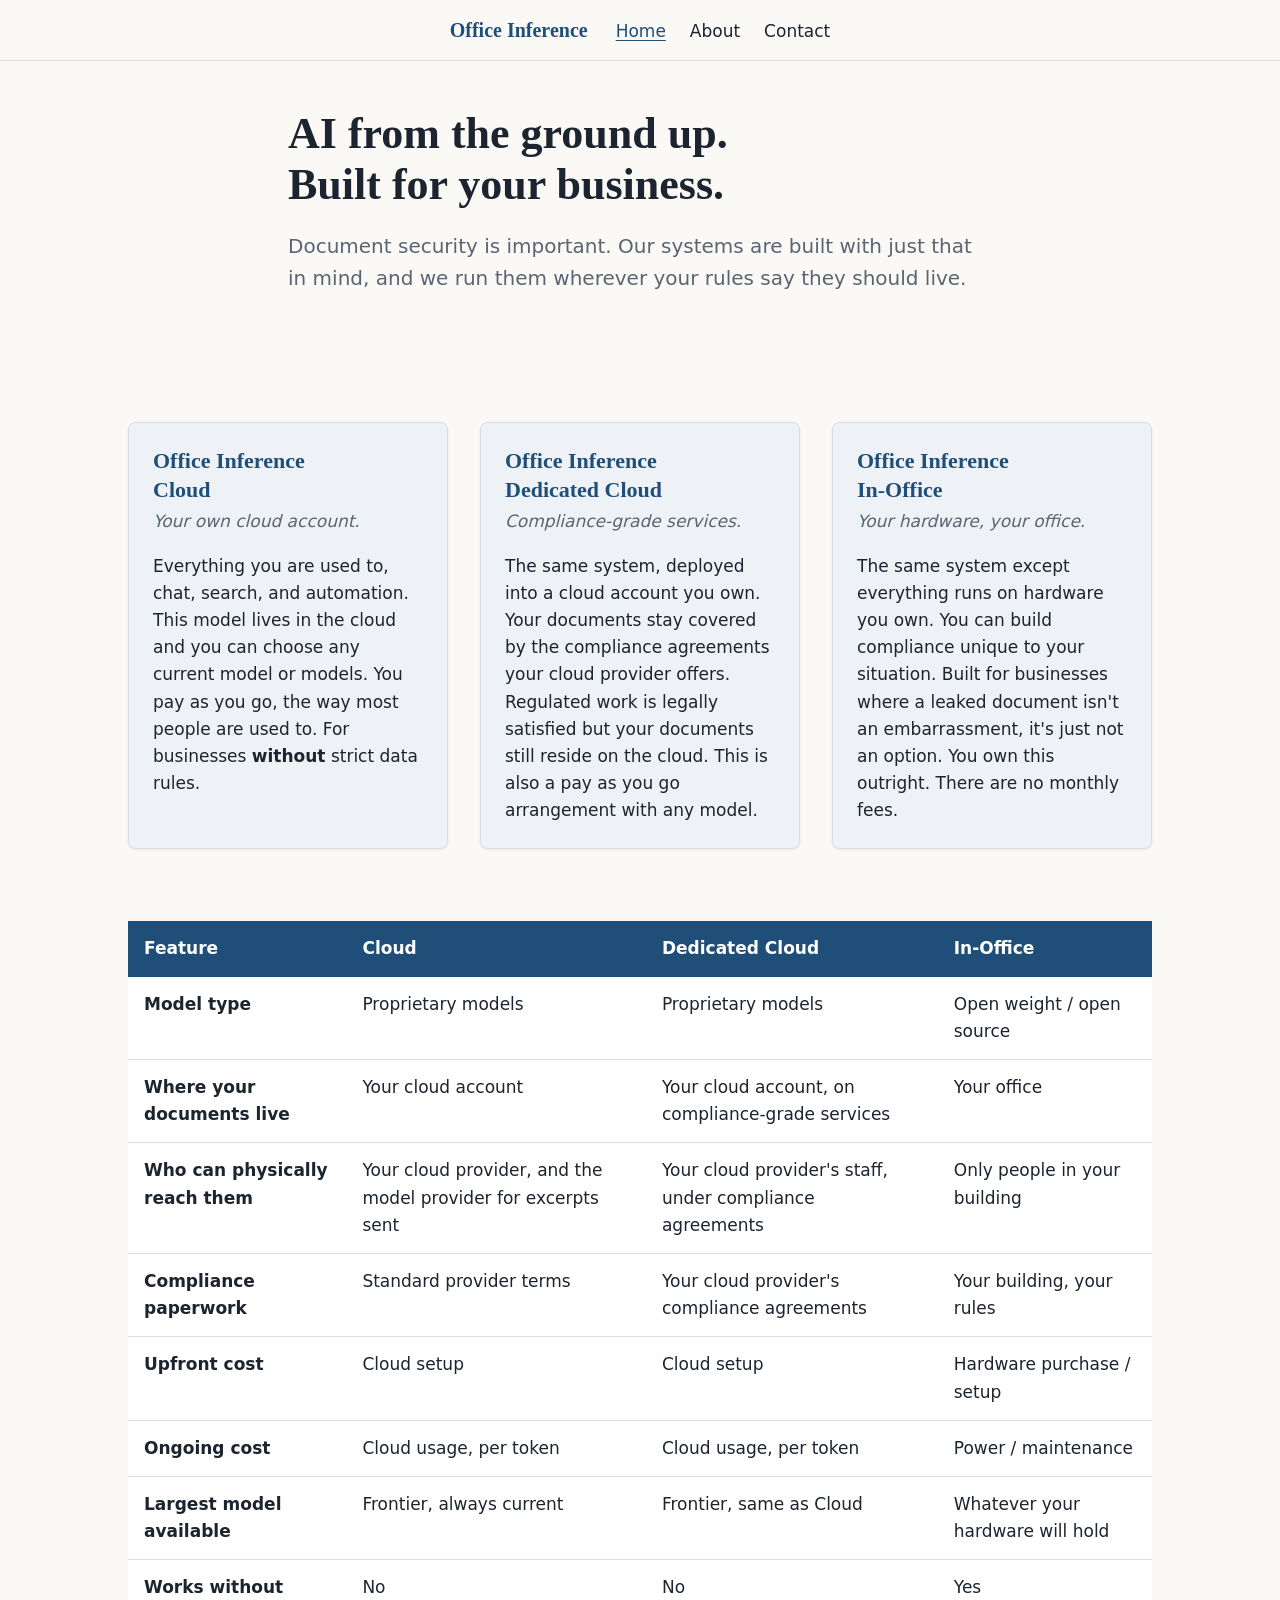
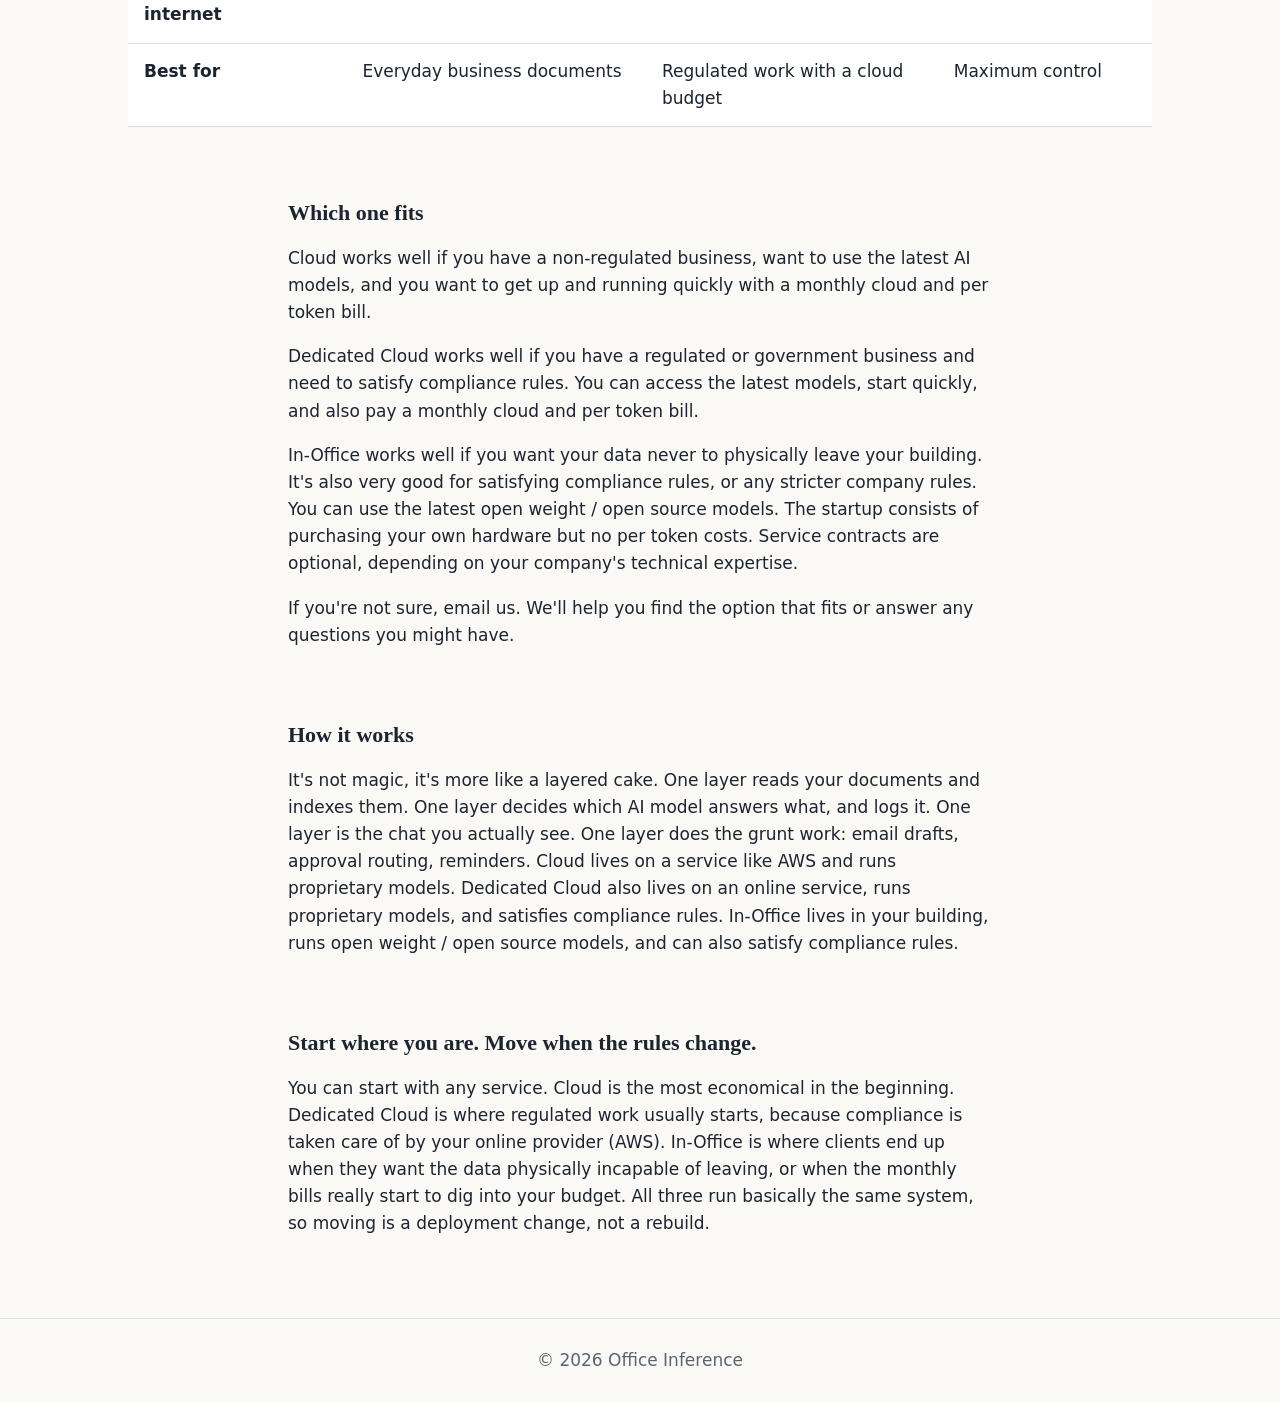
==== index.html @ bd2f7779 "Dedicated Cloud card: covered by the compliance agreements" ====
<!DOCTYPE html>
<html lang="en">
<head>
  <meta charset="utf-8">
  <meta name="viewport" content="width=device-width, initial-scale=1">
  <title>Office Inference</title>
  <meta name="description" content="Document security is important. Office Inference systems are built with just that in mind.">
  <meta property="og:title" content="Office Inference">
  <meta property="og:description" content="Document security is important. Office Inference systems are built with just that in mind.">
  <meta property="og:type" content="website">
  <meta property="og:url" content="https://officeinference.com/">
  <link rel="icon" href="/favicon.ico" sizes="any">
  <link rel="icon" type="image/png" href="/favicon-32.png" sizes="32x32">
  <link rel="apple-touch-icon" href="/apple-touch-icon.png">
  <link rel="stylesheet" href="/styles.css?v=3">
</head>
<body>
  <a class="skip-link" href="#main">Skip to main content</a>

  <header class="site-header">
    <nav class="shell nav" aria-label="Primary">
      <a class="brand" href="/">Office Inference</a>
      <ul class="nav-links">
        <li><a href="/" aria-current="page">Home</a></li>
        <li><a href="/about.html">About</a></li>
        <li><a href="/contact.html">Contact</a></li>
      </ul>
    </nav>
  </header>

  <main id="main" class="shell">
    <section class="hero" aria-labelledby="page-title">
      <div class="measure">
        <h1 id="page-title">AI from the ground up. Built for your business.</h1>
        <p class="lede">Document security is important. Our systems are built with just that in mind, and we run them wherever your rules say they should live.</p>
      </div>
    </section>

    <section id="offerings" aria-label="Offerings">
      <div class="cards">
        <article class="card">
          <h2>Office Inference<br>Cloud</h2>
          <p class="tag">Your own cloud account.</p>
          <p>Everything you are used to, chat, search, and automation. This model lives in the cloud and you can choose any current model or models. You pay as you go, the way most people are used to. For businesses <strong>without</strong> strict data rules.</p>
        </article>
        <article class="card">
          <h2>Office Inference<br>Dedicated Cloud</h2>
          <p class="tag">Compliance-grade services.</p>
          <p>The same system, deployed into a cloud account you own. Your documents stay covered by the compliance agreements your cloud provider offers. Regulated work is legally satisfied but your documents still reside on the cloud. This is also a pay as you go arrangement with any model.</p>
        </article>
        <article class="card">
          <h2>Office Inference<br>In-Office</h2>
          <p class="tag">Your hardware, your office.</p>
          <p>The same system except everything runs on hardware you own. You can build compliance unique to your situation. Built for businesses where a leaked document isn't an embarrassment, it's just not an option. You own this outright. There are no monthly fees.</p>
        </article>
      </div>
    </section>

    <section id="compare" aria-label="Cloud, Dedicated Cloud, and In-Office comparison">
      <div class="table-wrap">
        <table>
          <thead>
            <tr>
              <th scope="col">Feature</th>
              <th scope="col">Cloud</th>
              <th scope="col">Dedicated Cloud</th>
              <th scope="col">In-Office</th>
            </tr>
          </thead>
          <tbody>
            <tr>
              <th scope="row">Model type</th>
              <td>Proprietary models</td>
              <td>Proprietary models</td>
              <td>Open weight / open source</td>
            </tr>
            <tr>
              <th scope="row">Where your documents live</th>
              <td>Your cloud account</td>
              <td>Your cloud account, on compliance-grade services</td>
              <td>Your office</td>
            </tr>
            <tr>
              <th scope="row">Who can physically reach them</th>
              <td>Your cloud provider, and the model provider for excerpts sent</td>
              <td>Your cloud provider's staff, under compliance agreements</td>
              <td>Only people in your building</td>
            </tr>
            <tr>
              <th scope="row">Compliance paperwork</th>
              <td>Standard provider terms</td>
              <td>Your cloud provider's compliance agreements</td>
              <td>Your building, your rules</td>
            </tr>
            <tr>
              <th scope="row">Upfront cost</th>
              <td>Cloud setup</td>
              <td>Cloud setup</td>
              <td>Hardware purchase / setup</td>
            </tr>
            <tr>
              <th scope="row">Ongoing cost</th>
              <td>Cloud usage, per token</td>
              <td>Cloud usage, per token</td>
              <td>Power / maintenance</td>
            </tr>
            <tr>
              <th scope="row">Largest model available</th>
              <td>Frontier, always current</td>
              <td>Frontier, same as Cloud</td>
              <td>Whatever your hardware will hold</td>
            </tr>
            <tr>
              <th scope="row">Works without internet</th>
              <td>No</td>
              <td>No</td>
              <td>Yes</td>
            </tr>
            <tr>
              <th scope="row">Best for</th>
              <td>Everyday business documents</td>
              <td>Regulated work with a cloud budget</td>
              <td>Maximum control</td>
            </tr>
          </tbody>
        </table>
      </div>
    </section>

    <section id="which-fits" aria-labelledby="fits-title">
      <div class="measure">
        <h2 id="fits-title">Which one fits</h2>
        <p>Cloud works well if you have a non-regulated business, want to use the latest AI models, and you want to get up and running quickly with a monthly cloud and per token bill.</p>
        <p>Dedicated Cloud works well if you have a regulated or government business and need to satisfy compliance rules. You can access the latest models, start quickly, and also pay a monthly cloud and per token bill.</p>
        <p>In-Office works well if you want your data never to physically leave your building. It's also very good for satisfying compliance rules, or any stricter company rules. You can use the latest open weight / open source models. The startup consists of purchasing your own hardware but no per token costs. Service contracts are optional, depending on your company's technical expertise.</p>
        <p>If you're not sure, email us. We'll help you find the option that fits or answer any questions you might have.</p>
      </div>
    </section>

    <section id="how-it-works" aria-labelledby="how-title">
      <div class="measure">
        <h2 id="how-title">How it works</h2>
        <p>It's not magic, it's more like a layered cake. One layer reads your documents and indexes them. One layer decides which AI model answers what, and logs it. One layer is the chat you actually see. One layer does the grunt work: email drafts, approval routing, reminders. Cloud lives on a service like AWS and runs proprietary models. Dedicated Cloud also lives on an online service, runs proprietary models, and satisfies compliance rules. In-Office lives in your building, runs open weight / open source models, and can also satisfy compliance rules.</p>
      </div>
    </section>

    <section id="upgrade" aria-labelledby="upgrade-title">
      <div class="measure">
        <h2 id="upgrade-title">Start where you are. Move when the rules change.</h2>
        <p>You can start with any service. Cloud is the most economical in the beginning. Dedicated Cloud is where regulated work usually starts, because compliance is taken care of by your online provider (AWS). In-Office is where clients end up when they want the data physically incapable of leaving, or when the monthly bills really start to dig into your budget. All three run basically the same system, so moving is a deployment change, not a rebuild.</p>
      </div>
    </section>
  </main>

  <footer class="site-footer">
    <div class="shell">
      <p>© 2026 Office Inference</p>
    </div>
  </footer>
</body>
</html>
---- styles.css ----
:root {
  --accent: #1f4e79;
  --text: #1c2430;
  --muted: #5a6472;
  --bg: #faf9f6;
  --tint: #eef2f6;
  --border: #d9dee5;
}

*,
*::before,
*::after {
  box-sizing: border-box;
}

body {
  margin: 0;
  font-family: system-ui, -apple-system, "Segoe UI", Roboto, "Helvetica Neue", Arial, sans-serif;
  font-size: 1.0625rem;
  line-height: 1.6;
  color: var(--text);
  background: var(--bg);
}

h1,
h2,
.brand {
  font-family: Georgia, "Times New Roman", serif;
}

.shell {
  max-width: 68rem;
  margin-inline: auto;
  padding-inline: 1.25rem;
}

@media (min-width: 40rem) {
  .shell {
    padding-inline: 2rem;
  }
}

.skip-link {
  position: absolute;
  top: -4rem;
  left: 0.5rem;
  z-index: 20;
  background: var(--accent);
  color: #ffffff;
  padding: 0.5rem 0.75rem;
}

.skip-link:focus {
  top: 0.5rem;
}

a {
  color: var(--accent);
}

a:focus-visible {
  outline: 2px solid var(--accent);
  outline-offset: 2px;
}

.site-header {
  position: sticky;
  top: 0;
  z-index: 10;
  background: var(--bg);
  border-bottom: 1px solid var(--border);
}

.nav {
  display: flex;
  flex-wrap: wrap;
  align-items: baseline;
  justify-content: center;
  gap: 0.35rem 1.75rem;
  padding-top: 0.875rem;
  padding-bottom: 0.875rem;
}

.brand {
  font-size: 1.25rem;
  font-weight: 700;
  text-decoration: none;
}

.nav-links {
  display: flex;
  flex-wrap: wrap;
  justify-content: center;
  gap: 0.25rem 1.5rem;
  margin: 0;
  padding: 0;
  list-style: none;
}

.nav-links a {
  color: var(--text);
  text-decoration: underline;
  text-decoration-color: transparent;
  text-underline-offset: 0.2em;
  transition: text-decoration-color 160ms ease-in-out;
}

.nav-links a:hover,
.nav-links a:focus-visible {
  text-decoration-color: currentColor;
}

.nav-links a[aria-current="page"] {
  color: var(--accent);
  text-decoration-color: currentColor;
}

main > section {
  margin-top: 4.5rem;
  scroll-margin-top: 4.5rem;
}

main > section.hero {
  margin-top: 0;
  padding-top: 3rem;
  padding-bottom: 3.5rem;
}

main > section.page-head {
  margin-top: 0;
  padding-top: 4rem;
}

.measure {
  max-width: 44rem;
  margin-inline: auto;
}

h1 {
  max-width: 22ch;
  margin: 0 0 1.25rem;
  font-size: clamp(2rem, 1.4rem + 2.8vw, 2.75rem);
  line-height: 1.15;
}

.lede {
  max-width: 58ch;
  margin: 0;
  font-size: 1.25rem;
  color: var(--muted);
  text-wrap: balance;
}

h2 {
  margin: 0 0 0.75rem;
  font-size: 1.375rem;
  line-height: 1.3;
}

.cards {
  display: grid;
  grid-template-columns: 1fr;
  gap: 1.5rem;
}

@media (min-width: 52rem) {
  .cards {
    grid-template-columns: repeat(auto-fit, minmax(17rem, 1fr));
    gap: 2rem;
  }
}

.card {
  padding: 1.5rem;
  background: var(--tint);
  border: 1px solid var(--border);
  border-radius: 8px;
  box-shadow: 0 1px 3px rgb(0 0 0 / 0.08);
}

.card h2 {
  margin: 0 0 0.25rem;
  color: var(--accent);
}

.card .tag {
  margin: 0 0 1rem;
  color: var(--muted);
  font-style: italic;
}

.card p:last-child {
  margin-bottom: 0;
}

.table-wrap {
  overflow-x: auto;
}

table {
  width: 100%;
  border-collapse: collapse;
  background: #ffffff;
}

th,
td {
  padding: 0.875rem 1rem;
  text-align: left;
  vertical-align: top;
}

thead th {
  background: var(--accent);
  color: #ffffff;
}

tbody th {
  font-weight: 600;
}

tbody td,
tbody th {
  border-bottom: 1px solid var(--border);
}

.map {
  margin: 0;
}

.map iframe {
  display: block;
  width: 100%;
  height: 320px;
  background: var(--tint);
  border: 1px solid var(--border);
  border-radius: 8px;
}

.map figcaption {
  margin-top: 0.75rem;
  color: var(--muted);
  font-size: 0.9375rem;
}

.contact-form {
  margin-bottom: 2rem;
}

.field {
  margin-bottom: 1.25rem;
}

.field label {
  display: block;
  margin-bottom: 0.375rem;
  font-weight: 600;
}

.field input,
.field textarea {
  display: block;
  width: 100%;
  padding: 0.625rem 0.75rem;
  font: inherit;
  color: var(--text);
  background: #ffffff;
  border: 1px solid var(--border);
  border-radius: 6px;
}

.field textarea {
  resize: vertical;
}

.field input:focus-visible,
.field textarea:focus-visible {
  outline: 2px solid var(--accent);
  outline-offset: 1px;
  border-color: var(--accent);
}

.contact-form button {
  padding: 0.75rem 1.5rem;
  font: inherit;
  font-weight: 600;
  color: #ffffff;
  background: var(--accent);
  border: 0;
  border-radius: 6px;
  cursor: pointer;
}

.contact-form button:hover {
  filter: brightness(0.92);
}

.contact-form button:focus-visible {
  outline: 2px solid var(--accent);
  outline-offset: 2px;
}

.form-after {
  margin-bottom: 0;
}

.site-footer {
  margin-top: 5rem;
  border-top: 1px solid var(--border);
}

.site-footer p {
  margin: 0;
  padding-top: 1.75rem;
  padding-bottom: 1.75rem;
  color: var(--muted);
  text-align: center;
}
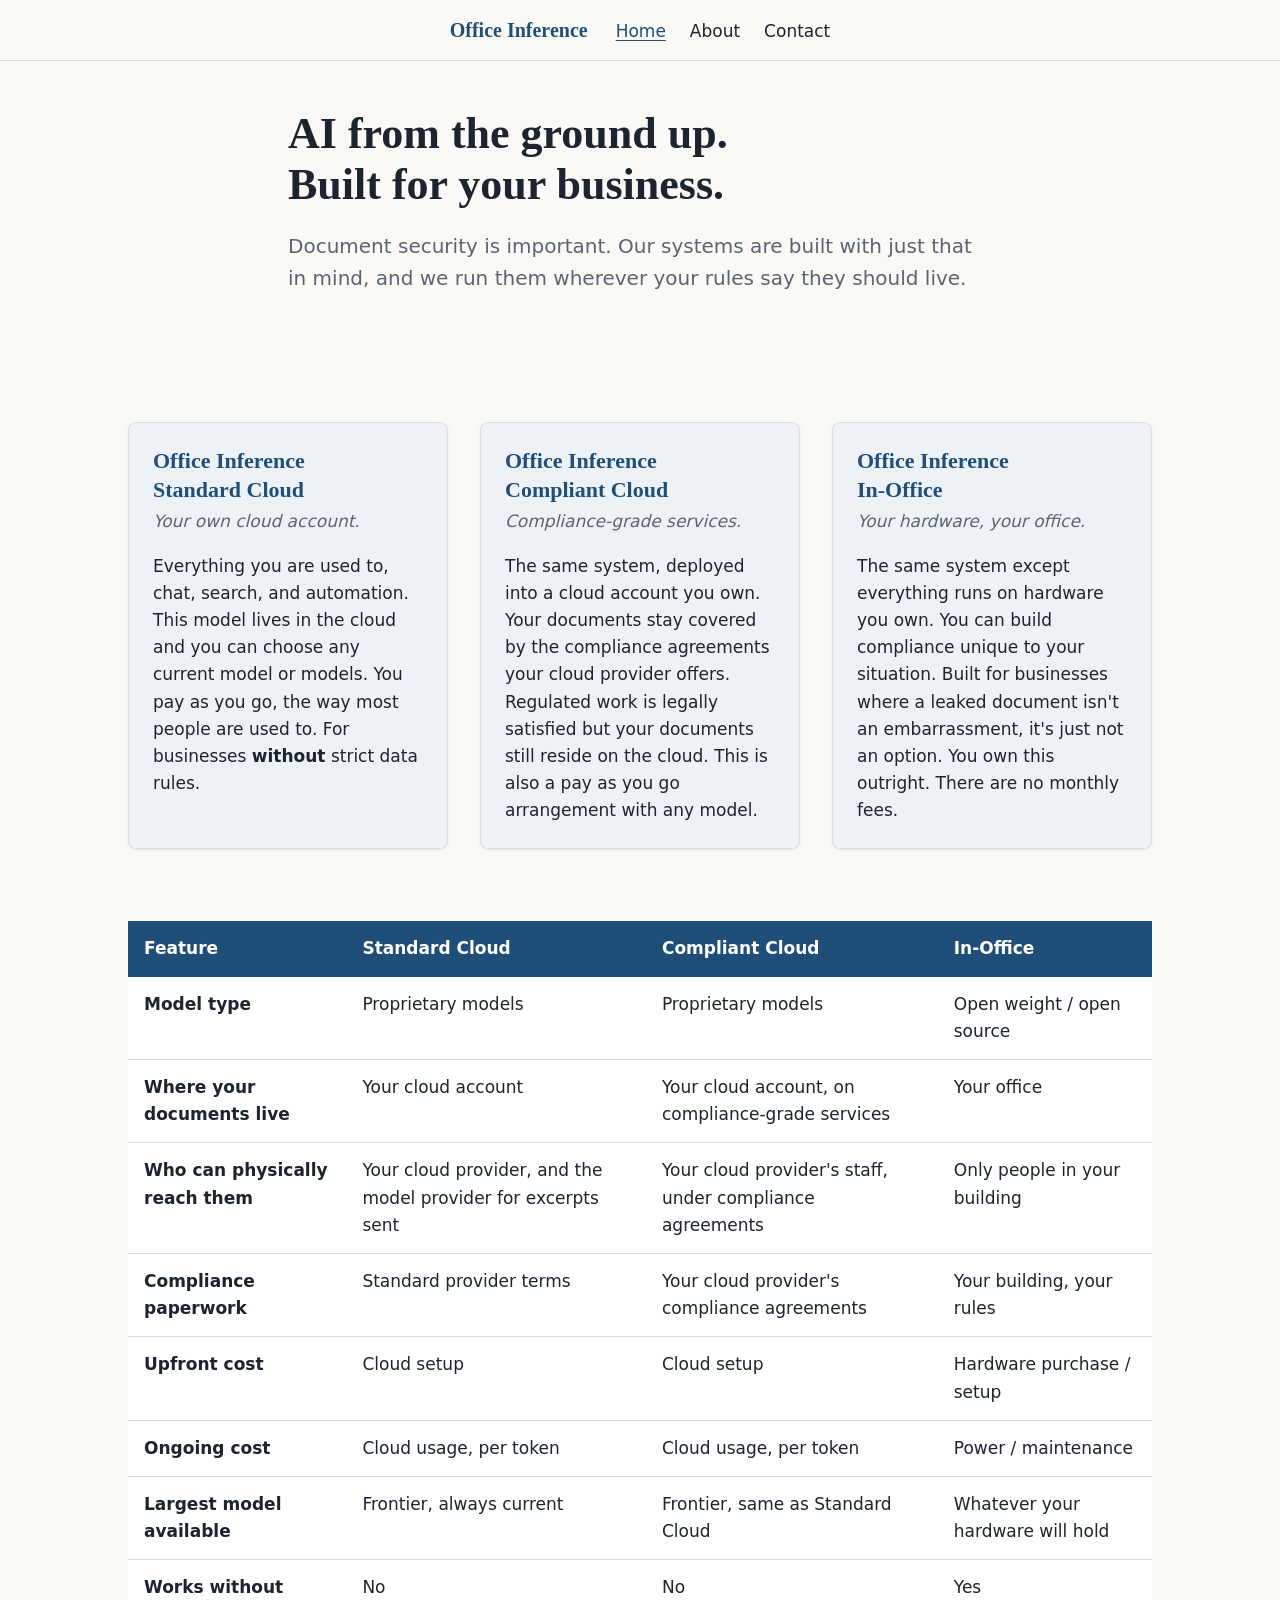
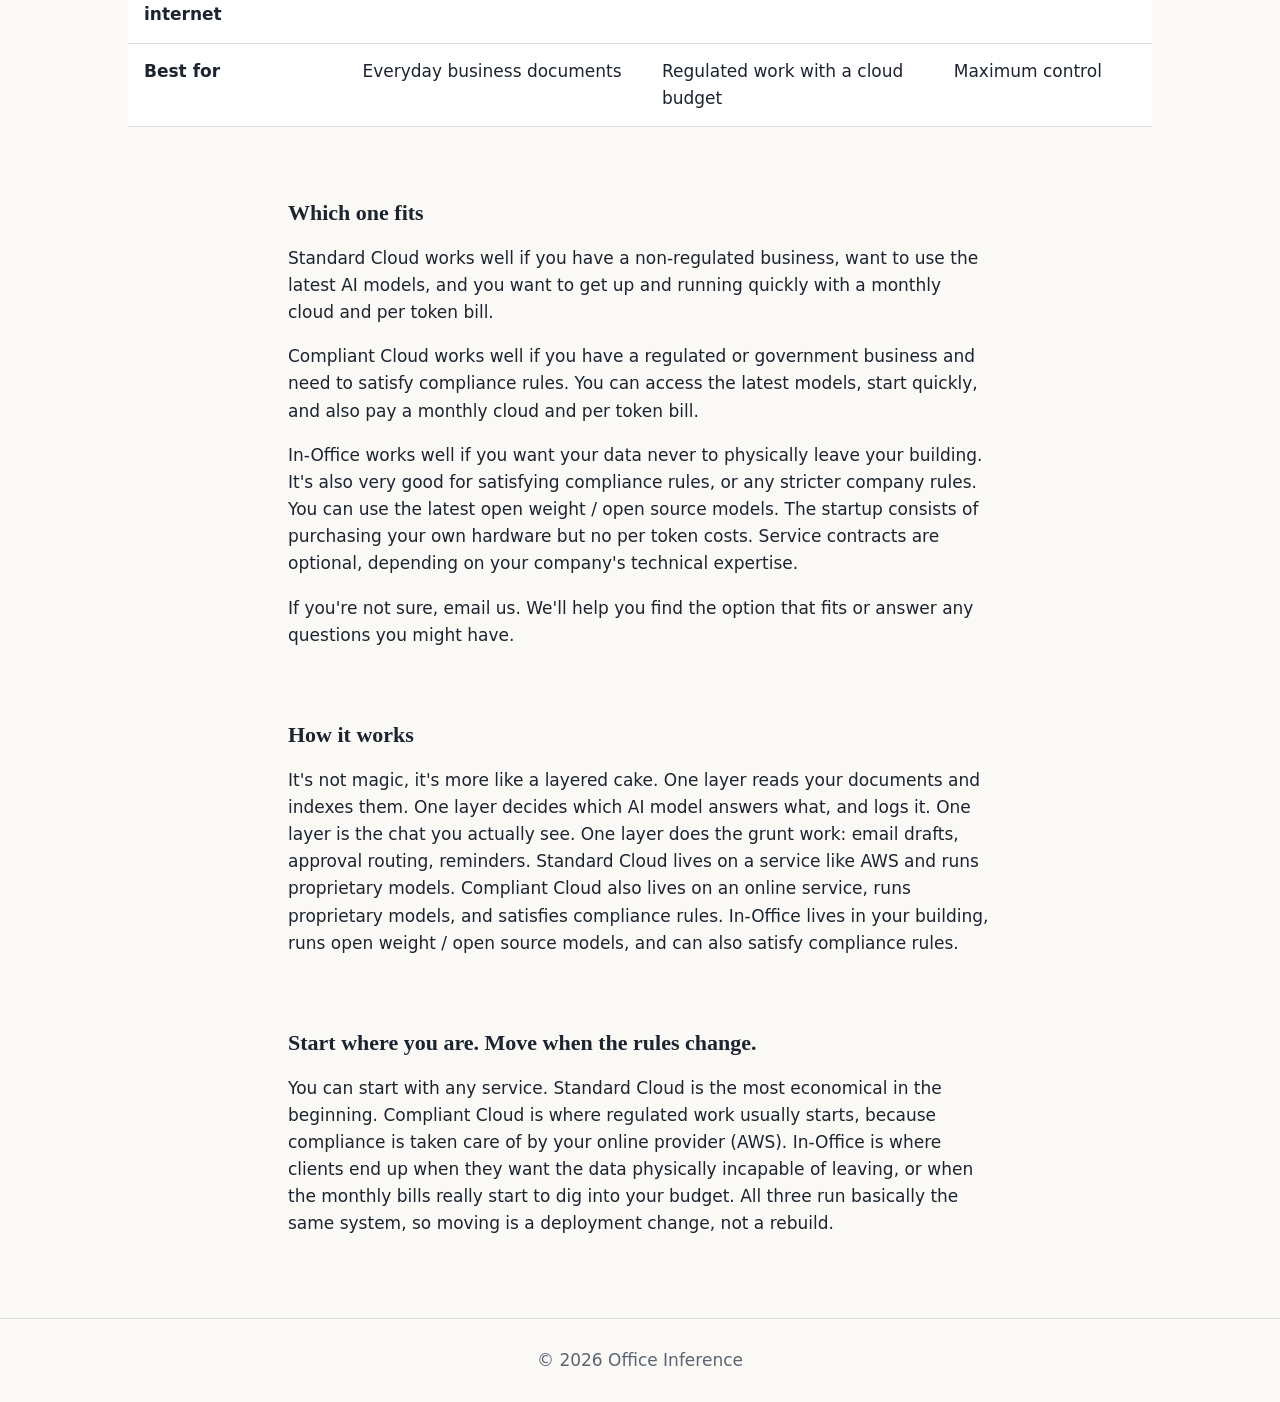
==== commit a5d04cab: "Rename cloud tiers to Standard Cloud and Compliant Cloud" ====
--- a/index.html
+++ b/index.html
@@ -39,12 +39,12 @@
     <section id="offerings" aria-label="Offerings">
       <div class="cards">
         <article class="card">
-          <h2>Office Inference<br>Cloud</h2>
+          <h2>Office Inference<br>Standard Cloud</h2>
           <p class="tag">Your own cloud account.</p>
           <p>Everything you are used to, chat, search, and automation. This model lives in the cloud and you can choose any current model or models. You pay as you go, the way most people are used to. For businesses <strong>without</strong> strict data rules.</p>
         </article>
         <article class="card">
-          <h2>Office Inference<br>Dedicated Cloud</h2>
+          <h2>Office Inference<br>Compliant Cloud</h2>
           <p class="tag">Compliance-grade services.</p>
           <p>The same system, deployed into a cloud account you own. Your documents stay covered by the compliance agreements your cloud provider offers. Regulated work is legally satisfied but your documents still reside on the cloud. This is also a pay as you go arrangement with any model.</p>
         </article>
@@ -56,14 +56,14 @@
       </div>
     </section>
 
-    <section id="compare" aria-label="Cloud, Dedicated Cloud, and In-Office comparison">
+    <section id="compare" aria-label="Standard Cloud, Compliant Cloud, and In-Office comparison">
       <div class="table-wrap">
         <table>
           <thead>
             <tr>
               <th scope="col">Feature</th>
-              <th scope="col">Cloud</th>
-              <th scope="col">Dedicated Cloud</th>
+              <th scope="col">Standard Cloud</th>
+              <th scope="col">Compliant Cloud</th>
               <th scope="col">In-Office</th>
             </tr>
           </thead>
@@ -107,7 +107,7 @@
             <tr>
               <th scope="row">Largest model available</th>
               <td>Frontier, always current</td>
-              <td>Frontier, same as Cloud</td>
+              <td>Frontier, same as Standard Cloud</td>
               <td>Whatever your hardware will hold</td>
             </tr>
             <tr>
@@ -130,8 +130,8 @@
     <section id="which-fits" aria-labelledby="fits-title">
       <div class="measure">
         <h2 id="fits-title">Which one fits</h2>
-        <p>Cloud works well if you have a non-regulated business, want to use the latest AI models, and you want to get up and running quickly with a monthly cloud and per token bill.</p>
-        <p>Dedicated Cloud works well if you have a regulated or government business and need to satisfy compliance rules. You can access the latest models, start quickly, and also pay a monthly cloud and per token bill.</p>
+        <p>Standard Cloud works well if you have a non-regulated business, want to use the latest AI models, and you want to get up and running quickly with a monthly cloud and per token bill.</p>
+        <p>Compliant Cloud works well if you have a regulated or government business and need to satisfy compliance rules. You can access the latest models, start quickly, and also pay a monthly cloud and per token bill.</p>
         <p>In-Office works well if you want your data never to physically leave your building. It's also very good for satisfying compliance rules, or any stricter company rules. You can use the latest open weight / open source models. The startup consists of purchasing your own hardware but no per token costs. Service contracts are optional, depending on your company's technical expertise.</p>
         <p>If you're not sure, email us. We'll help you find the option that fits or answer any questions you might have.</p>
       </div>
@@ -140,14 +140,14 @@
     <section id="how-it-works" aria-labelledby="how-title">
       <div class="measure">
         <h2 id="how-title">How it works</h2>
-        <p>It's not magic, it's more like a layered cake. One layer reads your documents and indexes them. One layer decides which AI model answers what, and logs it. One layer is the chat you actually see. One layer does the grunt work: email drafts, approval routing, reminders. Cloud lives on a service like AWS and runs proprietary models. Dedicated Cloud also lives on an online service, runs proprietary models, and satisfies compliance rules. In-Office lives in your building, runs open weight / open source models, and can also satisfy compliance rules.</p>
+        <p>It's not magic, it's more like a layered cake. One layer reads your documents and indexes them. One layer decides which AI model answers what, and logs it. One layer is the chat you actually see. One layer does the grunt work: email drafts, approval routing, reminders. Standard Cloud lives on a service like AWS and runs proprietary models. Compliant Cloud also lives on an online service, runs proprietary models, and satisfies compliance rules. In-Office lives in your building, runs open weight / open source models, and can also satisfy compliance rules.</p>
       </div>
     </section>
 
     <section id="upgrade" aria-labelledby="upgrade-title">
       <div class="measure">
         <h2 id="upgrade-title">Start where you are. Move when the rules change.</h2>
-        <p>You can start with any service. Cloud is the most economical in the beginning. Dedicated Cloud is where regulated work usually starts, because compliance is taken care of by your online provider (AWS). In-Office is where clients end up when they want the data physically incapable of leaving, or when the monthly bills really start to dig into your budget. All three run basically the same system, so moving is a deployment change, not a rebuild.</p>
+        <p>You can start with any service. Standard Cloud is the most economical in the beginning. Compliant Cloud is where regulated work usually starts, because compliance is taken care of by your online provider (AWS). In-Office is where clients end up when they want the data physically incapable of leaving, or when the monthly bills really start to dig into your budget. All three run basically the same system, so moving is a deployment change, not a rebuild.</p>
       </div>
     </section>
   </main>
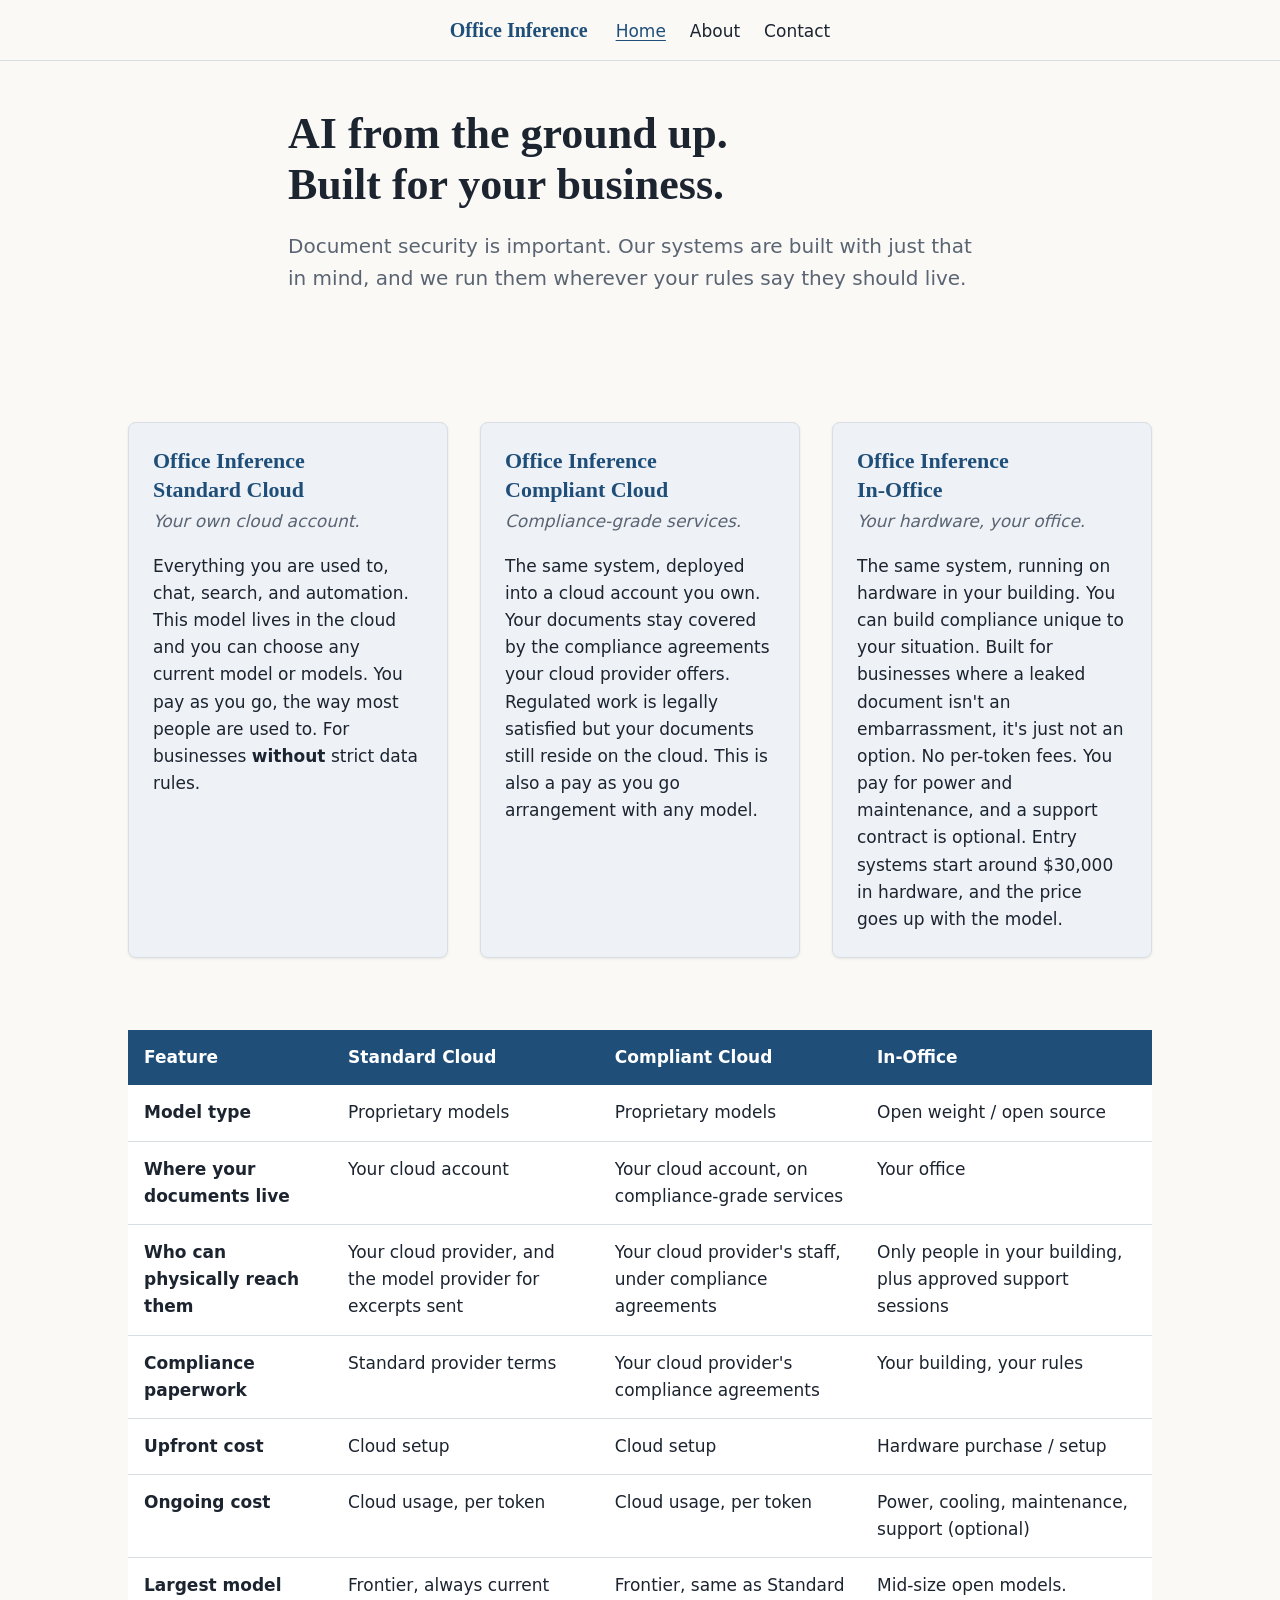
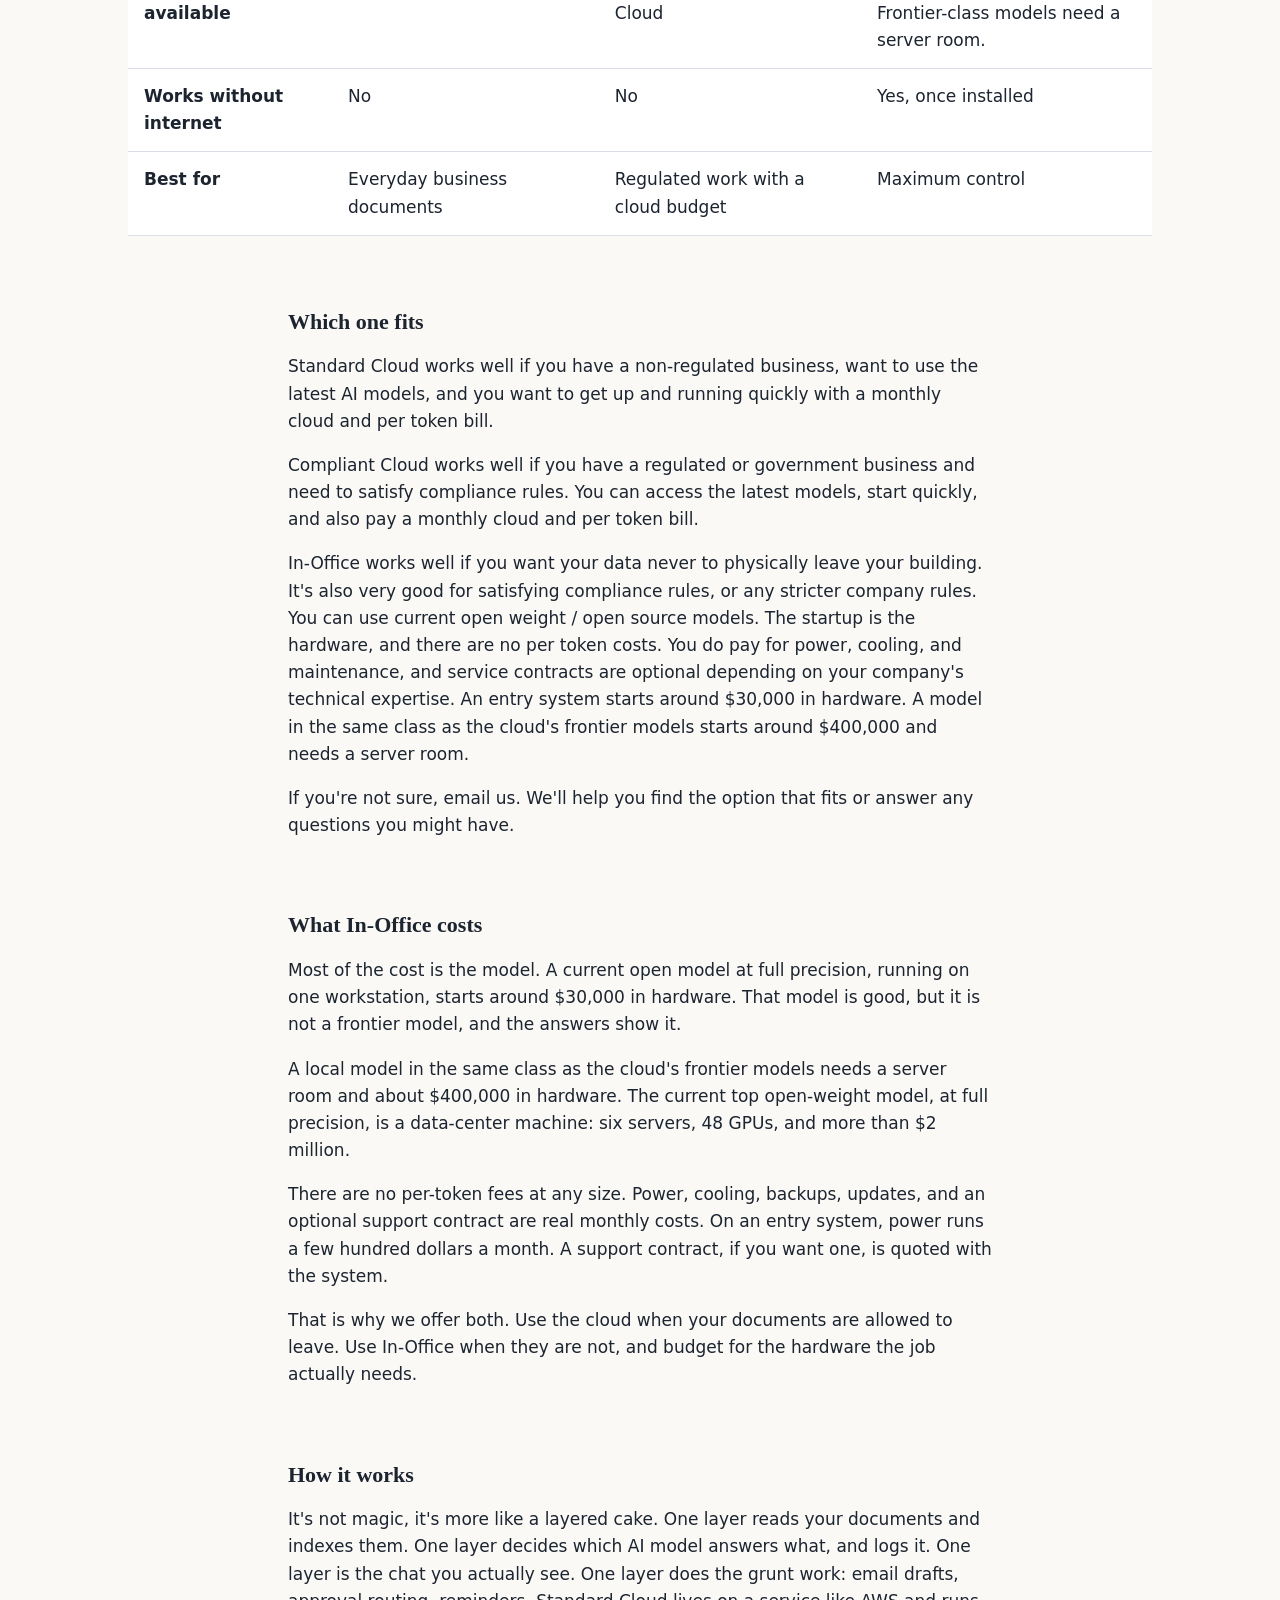
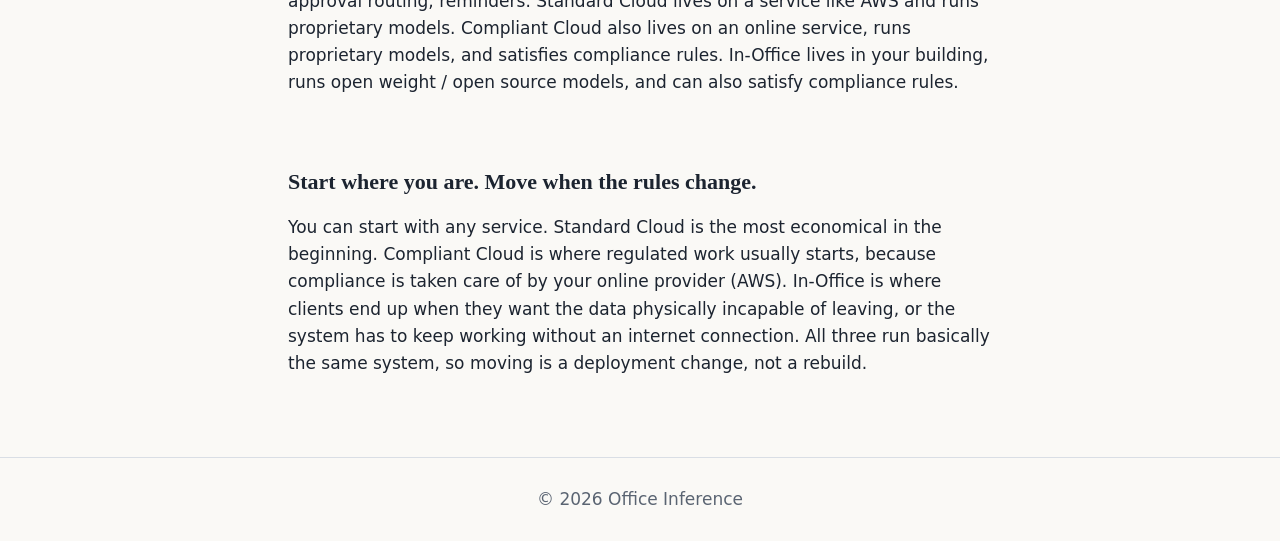
==== commit 19588866: "Tell the real In-Office cost story The In-Office card promised no monthly fees and sold ownership as" ====
--- a/index.html
+++ b/index.html
@@ -51,7 +51,7 @@
         <article class="card">
           <h2>Office Inference<br>In-Office</h2>
           <p class="tag">Your hardware, your office.</p>
-          <p>The same system except everything runs on hardware you own. You can build compliance unique to your situation. Built for businesses where a leaked document isn't an embarrassment, it's just not an option. You own this outright. There are no monthly fees.</p>
+          <p>The same system, running on hardware in your building. You can build compliance unique to your situation. Built for businesses where a leaked document isn't an embarrassment, it's just not an option. No per-token fees. You pay for power and maintenance, and a support contract is optional. Entry systems start around $30,000 in hardware, and the price goes up with the model.</p>
         </article>
       </div>
     </section>
@@ -84,7 +84,7 @@
               <th scope="row">Who can physically reach them</th>
               <td>Your cloud provider, and the model provider for excerpts sent</td>
               <td>Your cloud provider's staff, under compliance agreements</td>
-              <td>Only people in your building</td>
+              <td>Only people in your building, plus approved support sessions</td>
             </tr>
             <tr>
               <th scope="row">Compliance paperwork</th>
@@ -102,19 +102,19 @@
               <th scope="row">Ongoing cost</th>
               <td>Cloud usage, per token</td>
               <td>Cloud usage, per token</td>
-              <td>Power / maintenance</td>
+              <td>Power, cooling, maintenance, support (optional)</td>
             </tr>
             <tr>
               <th scope="row">Largest model available</th>
               <td>Frontier, always current</td>
               <td>Frontier, same as Standard Cloud</td>
-              <td>Whatever your hardware will hold</td>
+              <td>Mid-size open models. Frontier-class models need a server room.</td>
             </tr>
             <tr>
               <th scope="row">Works without internet</th>
               <td>No</td>
               <td>No</td>
-              <td>Yes</td>
+              <td>Yes, once installed</td>
             </tr>
             <tr>
               <th scope="row">Best for</th>
@@ -132,8 +132,18 @@
         <h2 id="fits-title">Which one fits</h2>
         <p>Standard Cloud works well if you have a non-regulated business, want to use the latest AI models, and you want to get up and running quickly with a monthly cloud and per token bill.</p>
         <p>Compliant Cloud works well if you have a regulated or government business and need to satisfy compliance rules. You can access the latest models, start quickly, and also pay a monthly cloud and per token bill.</p>
-        <p>In-Office works well if you want your data never to physically leave your building. It's also very good for satisfying compliance rules, or any stricter company rules. You can use the latest open weight / open source models. The startup consists of purchasing your own hardware but no per token costs. Service contracts are optional, depending on your company's technical expertise.</p>
+        <p>In-Office works well if you want your data never to physically leave your building. It's also very good for satisfying compliance rules, or any stricter company rules. You can use current open weight / open source models. The startup is the hardware, and there are no per token costs. You do pay for power, cooling, and maintenance, and service contracts are optional depending on your company's technical expertise. An entry system starts around $30,000 in hardware. A model in the same class as the cloud's frontier models starts around $400,000 and needs a server room.</p>
         <p>If you're not sure, email us. We'll help you find the option that fits or answer any questions you might have.</p>
+      </div>
+    </section>
+
+    <section id="in-office-cost" aria-labelledby="cost-title">
+      <div class="measure">
+        <h2 id="cost-title">What In-Office costs</h2>
+        <p>Most of the cost is the model. A current open model at full precision, running on one workstation, starts around $30,000 in hardware. That model is good, but it is not a frontier model, and the answers show it.</p>
+        <p>A local model in the same class as the cloud's frontier models needs a server room and about $400,000 in hardware. The current top open-weight model, at full precision, is a data-center machine: six servers, 48 GPUs, and more than $2 million.</p>
+        <p>There are no per-token fees at any size. Power, cooling, backups, updates, and an optional support contract are real monthly costs. On an entry system, power runs a few hundred dollars a month. A support contract, if you want one, is quoted with the system.</p>
+        <p>That is why we offer both. Use the cloud when your documents are allowed to leave. Use In-Office when they are not, and budget for the hardware the job actually needs.</p>
       </div>
     </section>
 
@@ -147,7 +157,7 @@
     <section id="upgrade" aria-labelledby="upgrade-title">
       <div class="measure">
         <h2 id="upgrade-title">Start where you are. Move when the rules change.</h2>
-        <p>You can start with any service. Standard Cloud is the most economical in the beginning. Compliant Cloud is where regulated work usually starts, because compliance is taken care of by your online provider (AWS). In-Office is where clients end up when they want the data physically incapable of leaving, or when the monthly bills really start to dig into your budget. All three run basically the same system, so moving is a deployment change, not a rebuild.</p>
+        <p>You can start with any service. Standard Cloud is the most economical in the beginning. Compliant Cloud is where regulated work usually starts, because compliance is taken care of by your online provider (AWS). In-Office is where clients end up when they want the data physically incapable of leaving, or the system has to keep working without an internet connection. All three run basically the same system, so moving is a deployment change, not a rebuild.</p>
       </div>
     </section>
   </main>
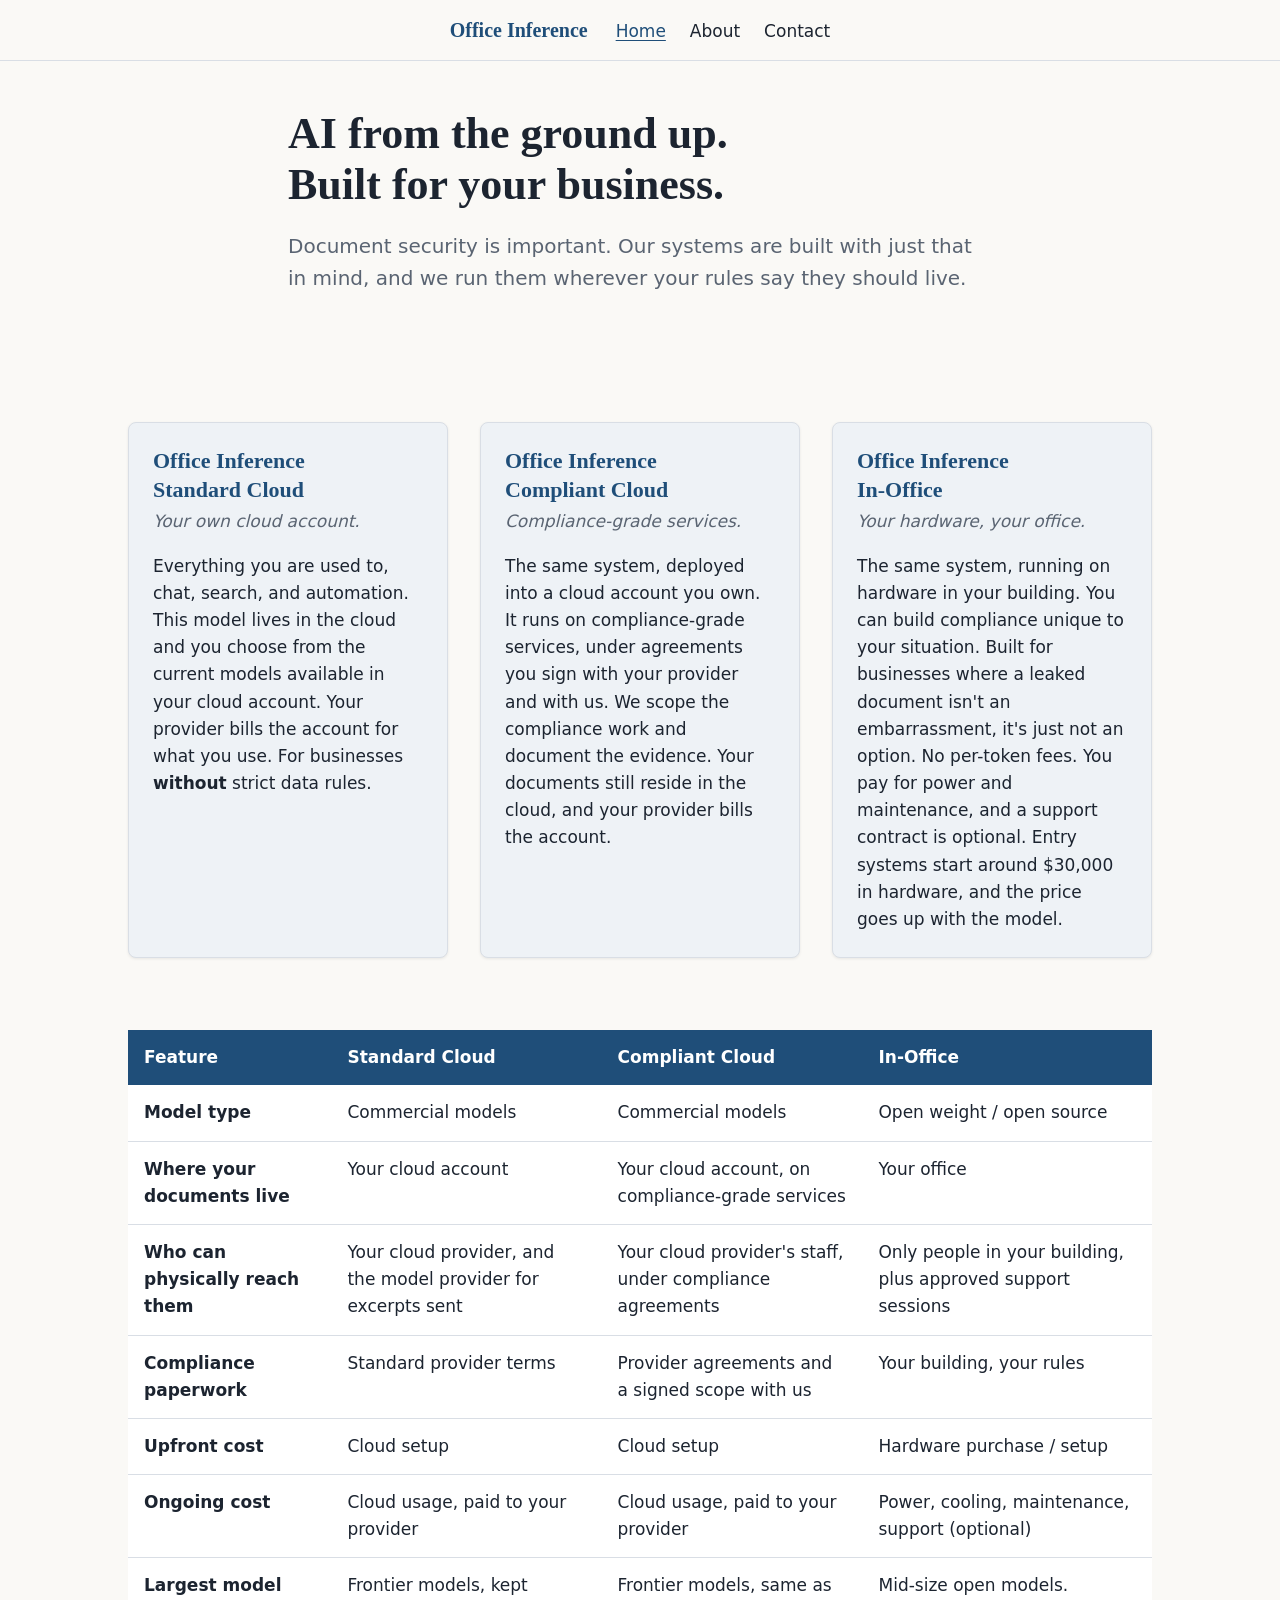
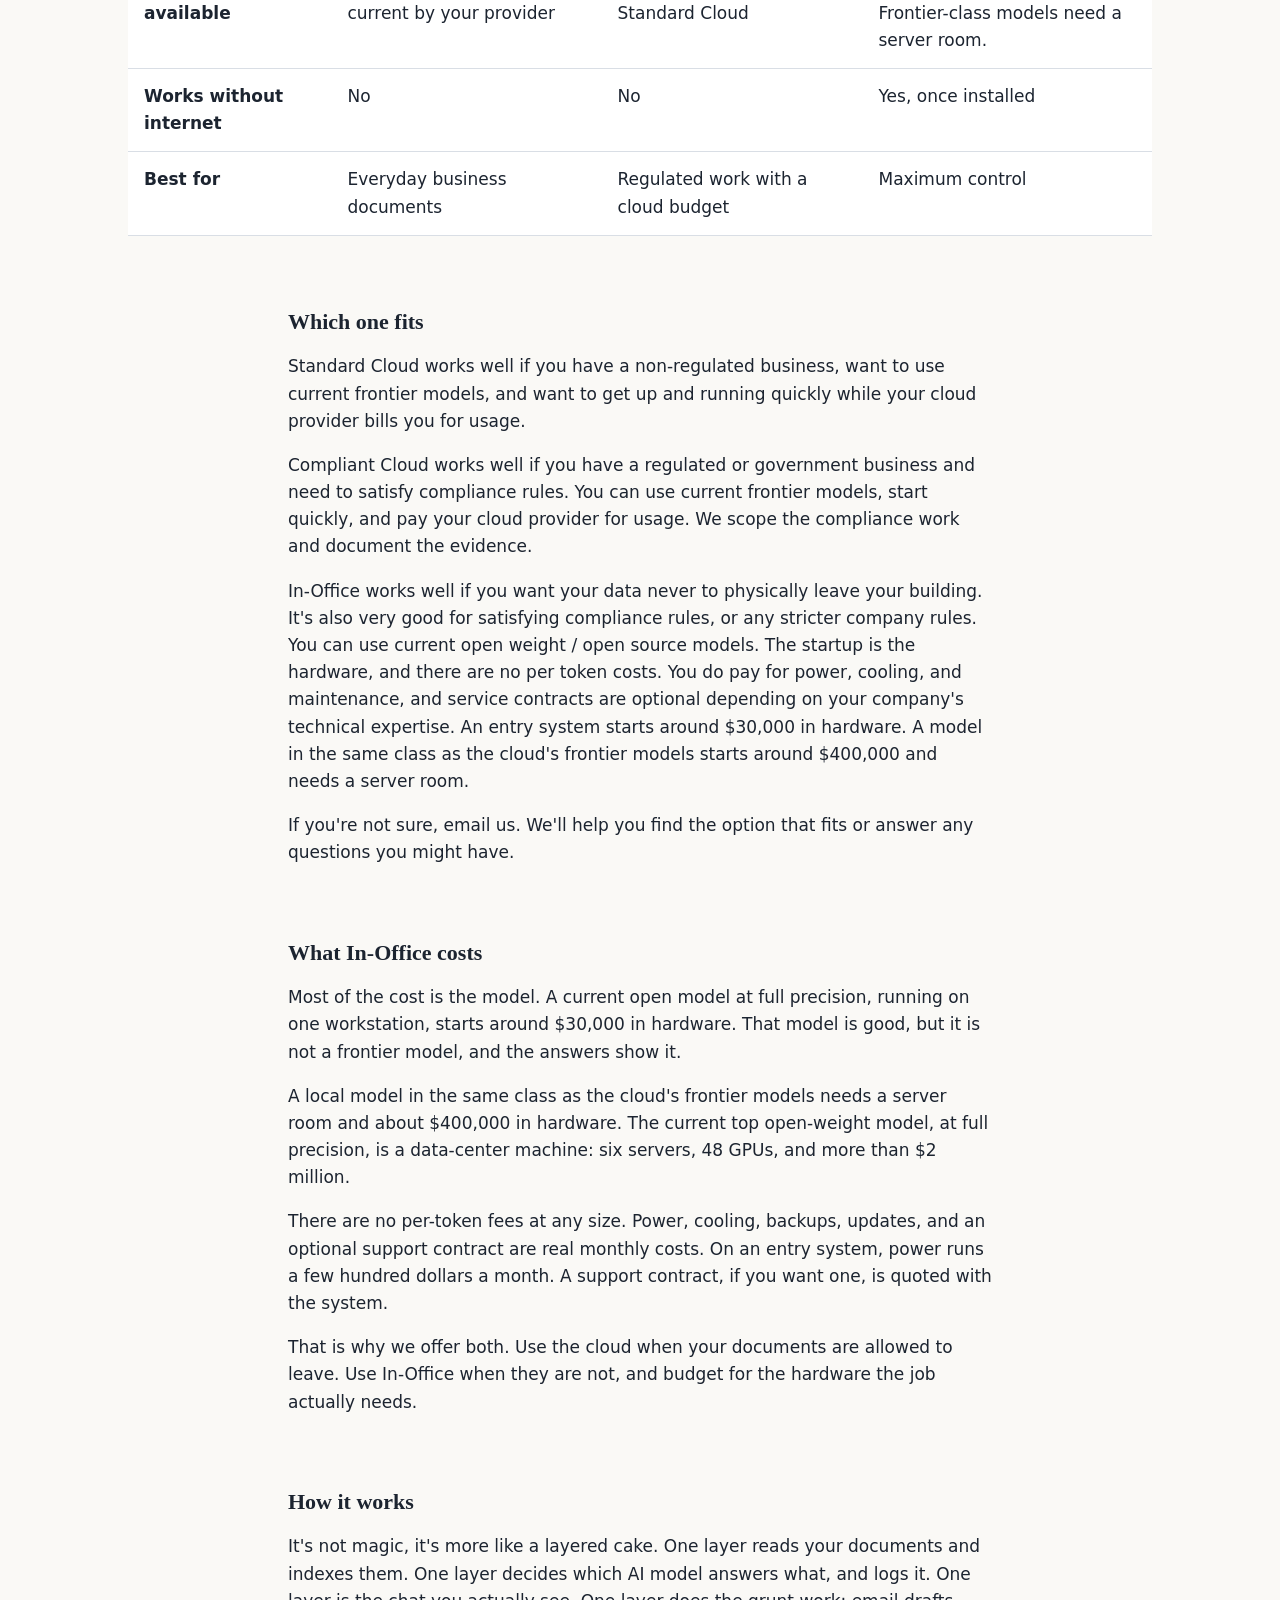
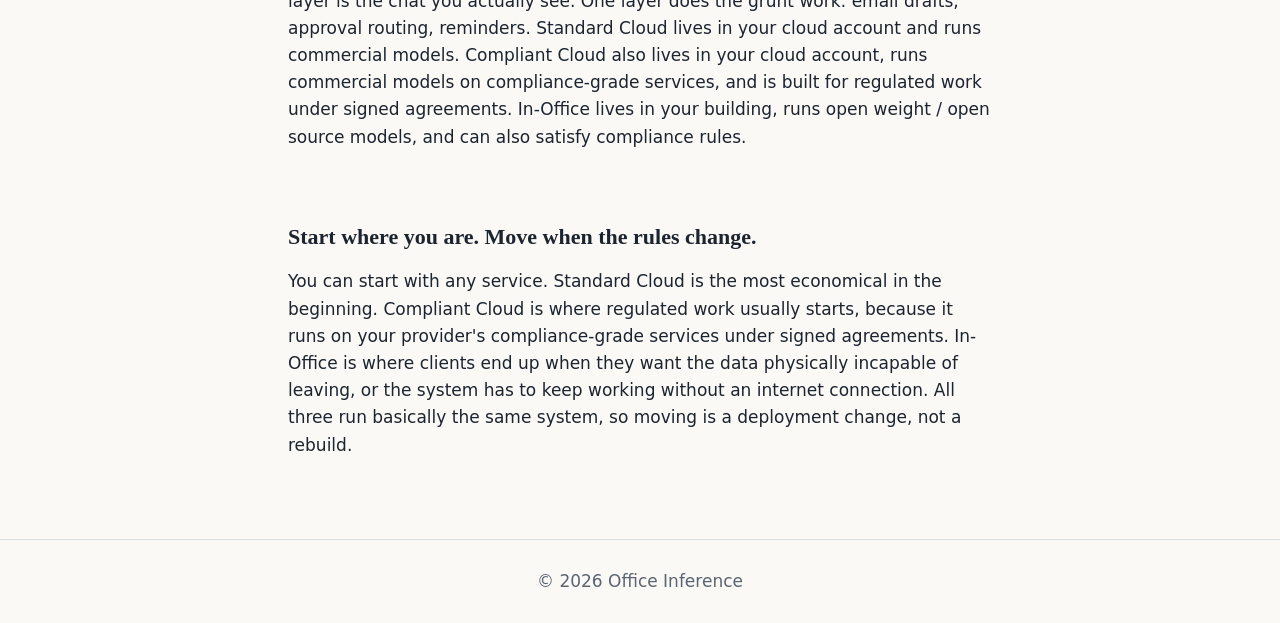
==== commit 83586b9e: "Apply the owner's copy decisions on billing, compliance, and models Owner decisions from 2026-10-22," ====
--- a/index.html
+++ b/index.html
@@ -41,12 +41,12 @@
         <article class="card">
           <h2>Office Inference<br>Standard Cloud</h2>
           <p class="tag">Your own cloud account.</p>
-          <p>Everything you are used to, chat, search, and automation. This model lives in the cloud and you can choose any current model or models. You pay as you go, the way most people are used to. For businesses <strong>without</strong> strict data rules.</p>
+          <p>Everything you are used to, chat, search, and automation. This model lives in the cloud and you choose from the current models available in your cloud account. Your provider bills the account for what you use. For businesses <strong>without</strong> strict data rules.</p>
         </article>
         <article class="card">
           <h2>Office Inference<br>Compliant Cloud</h2>
           <p class="tag">Compliance-grade services.</p>
-          <p>The same system, deployed into a cloud account you own. Your documents stay covered by the compliance agreements your cloud provider offers. Regulated work is legally satisfied but your documents still reside on the cloud. This is also a pay as you go arrangement with any model.</p>
+          <p>The same system, deployed into a cloud account you own. It runs on compliance-grade services, under agreements you sign with your provider and with us. We scope the compliance work and document the evidence. Your documents still reside in the cloud, and your provider bills the account.</p>
         </article>
         <article class="card">
           <h2>Office Inference<br>In-Office</h2>
@@ -70,8 +70,8 @@
           <tbody>
             <tr>
               <th scope="row">Model type</th>
-              <td>Proprietary models</td>
-              <td>Proprietary models</td>
+              <td>Commercial models</td>
+              <td>Commercial models</td>
               <td>Open weight / open source</td>
             </tr>
             <tr>
@@ -89,7 +89,7 @@
             <tr>
               <th scope="row">Compliance paperwork</th>
               <td>Standard provider terms</td>
-              <td>Your cloud provider's compliance agreements</td>
+              <td>Provider agreements and a signed scope with us</td>
               <td>Your building, your rules</td>
             </tr>
             <tr>
@@ -100,14 +100,14 @@
             </tr>
             <tr>
               <th scope="row">Ongoing cost</th>
-              <td>Cloud usage, per token</td>
-              <td>Cloud usage, per token</td>
+              <td>Cloud usage, paid to your provider</td>
+              <td>Cloud usage, paid to your provider</td>
               <td>Power, cooling, maintenance, support (optional)</td>
             </tr>
             <tr>
               <th scope="row">Largest model available</th>
-              <td>Frontier, always current</td>
-              <td>Frontier, same as Standard Cloud</td>
+              <td>Frontier models, kept current by your provider</td>
+              <td>Frontier models, same as Standard Cloud</td>
               <td>Mid-size open models. Frontier-class models need a server room.</td>
             </tr>
             <tr>
@@ -130,8 +130,8 @@
     <section id="which-fits" aria-labelledby="fits-title">
       <div class="measure">
         <h2 id="fits-title">Which one fits</h2>
-        <p>Standard Cloud works well if you have a non-regulated business, want to use the latest AI models, and you want to get up and running quickly with a monthly cloud and per token bill.</p>
-        <p>Compliant Cloud works well if you have a regulated or government business and need to satisfy compliance rules. You can access the latest models, start quickly, and also pay a monthly cloud and per token bill.</p>
+        <p>Standard Cloud works well if you have a non-regulated business, want to use current frontier models, and want to get up and running quickly while your cloud provider bills you for usage.</p>
+        <p>Compliant Cloud works well if you have a regulated or government business and need to satisfy compliance rules. You can use current frontier models, start quickly, and pay your cloud provider for usage. We scope the compliance work and document the evidence.</p>
         <p>In-Office works well if you want your data never to physically leave your building. It's also very good for satisfying compliance rules, or any stricter company rules. You can use current open weight / open source models. The startup is the hardware, and there are no per token costs. You do pay for power, cooling, and maintenance, and service contracts are optional depending on your company's technical expertise. An entry system starts around $30,000 in hardware. A model in the same class as the cloud's frontier models starts around $400,000 and needs a server room.</p>
         <p>If you're not sure, email us. We'll help you find the option that fits or answer any questions you might have.</p>
       </div>
@@ -150,14 +150,14 @@
     <section id="how-it-works" aria-labelledby="how-title">
       <div class="measure">
         <h2 id="how-title">How it works</h2>
-        <p>It's not magic, it's more like a layered cake. One layer reads your documents and indexes them. One layer decides which AI model answers what, and logs it. One layer is the chat you actually see. One layer does the grunt work: email drafts, approval routing, reminders. Standard Cloud lives on a service like AWS and runs proprietary models. Compliant Cloud also lives on an online service, runs proprietary models, and satisfies compliance rules. In-Office lives in your building, runs open weight / open source models, and can also satisfy compliance rules.</p>
+        <p>It's not magic, it's more like a layered cake. One layer reads your documents and indexes them. One layer decides which AI model answers what, and logs it. One layer is the chat you actually see. One layer does the grunt work: email drafts, approval routing, reminders. Standard Cloud lives in your cloud account and runs commercial models. Compliant Cloud also lives in your cloud account, runs commercial models on compliance-grade services, and is built for regulated work under signed agreements. In-Office lives in your building, runs open weight / open source models, and can also satisfy compliance rules.</p>
       </div>
     </section>
 
     <section id="upgrade" aria-labelledby="upgrade-title">
       <div class="measure">
         <h2 id="upgrade-title">Start where you are. Move when the rules change.</h2>
-        <p>You can start with any service. Standard Cloud is the most economical in the beginning. Compliant Cloud is where regulated work usually starts, because compliance is taken care of by your online provider (AWS). In-Office is where clients end up when they want the data physically incapable of leaving, or the system has to keep working without an internet connection. All three run basically the same system, so moving is a deployment change, not a rebuild.</p>
+        <p>You can start with any service. Standard Cloud is the most economical in the beginning. Compliant Cloud is where regulated work usually starts, because it runs on your provider's compliance-grade services under signed agreements. In-Office is where clients end up when they want the data physically incapable of leaving, or the system has to keep working without an internet connection. All three run basically the same system, so moving is a deployment change, not a rebuild.</p>
       </div>
     </section>
   </main>
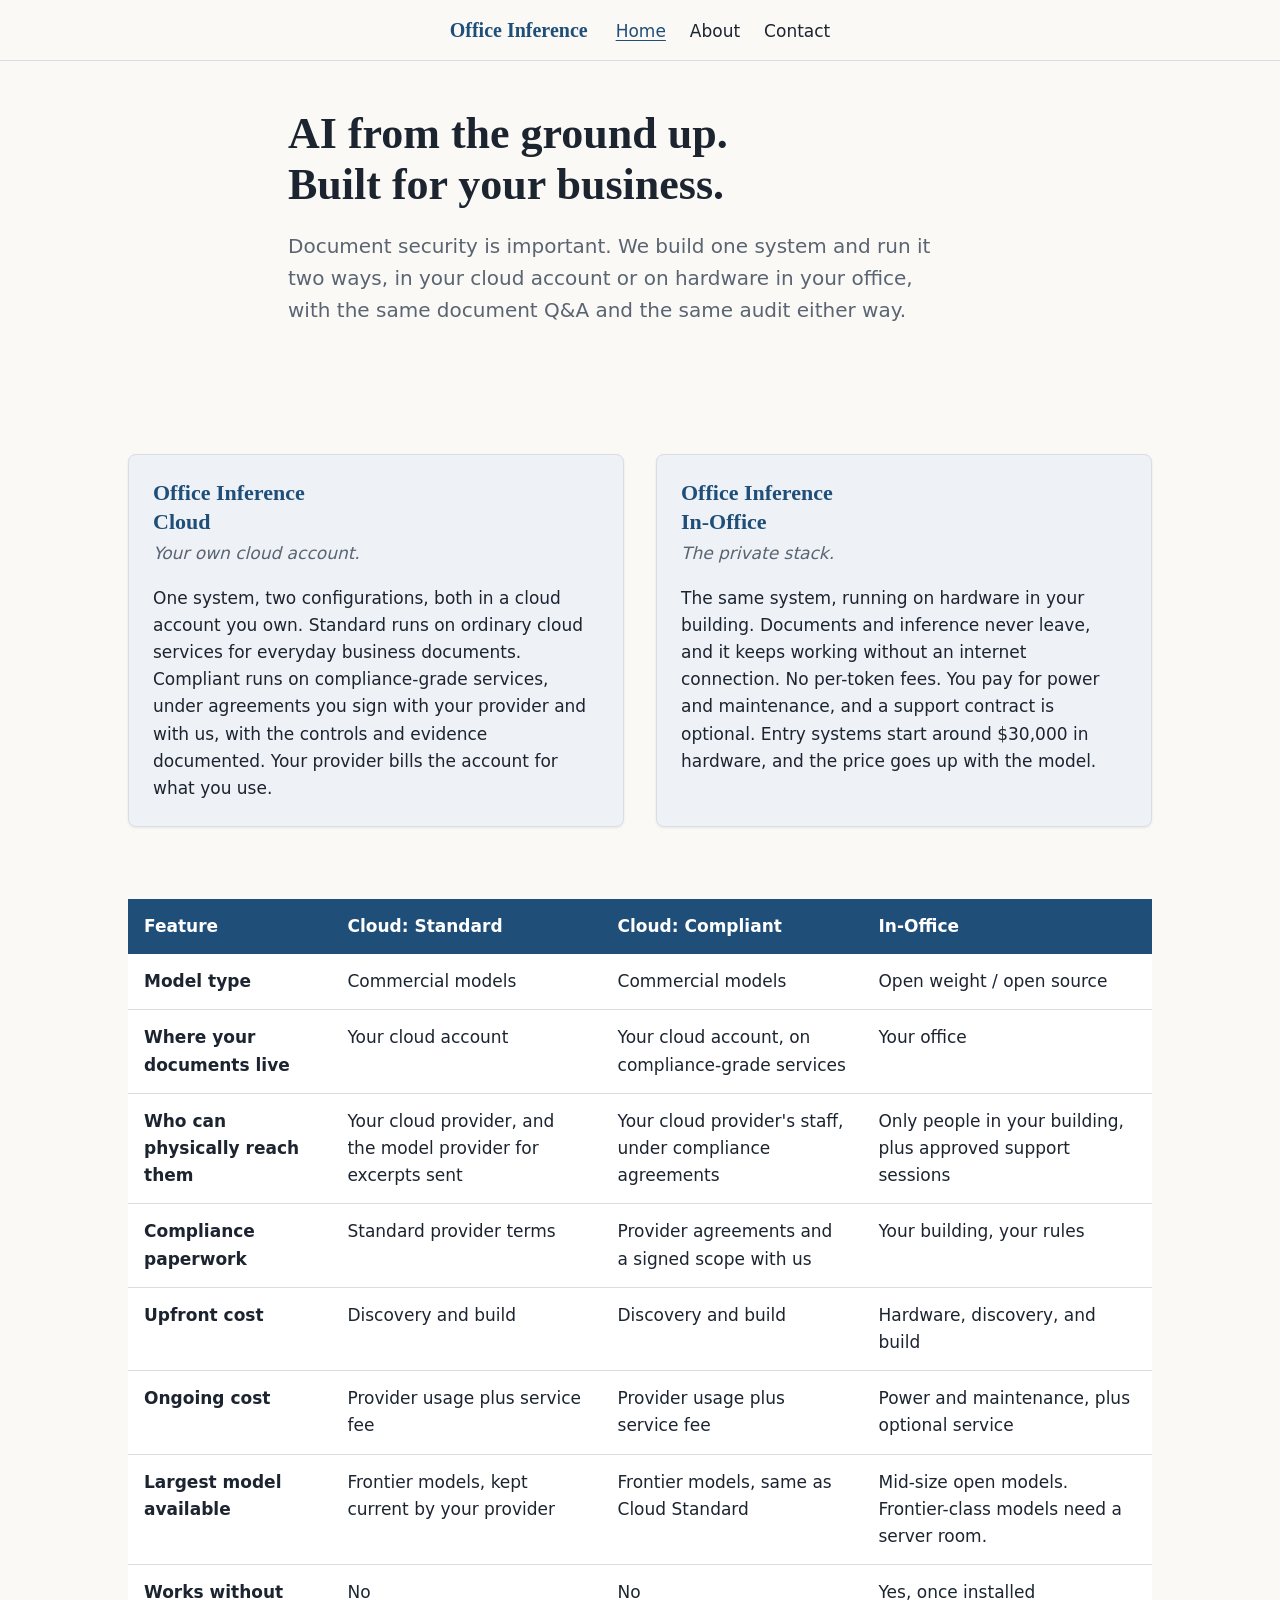
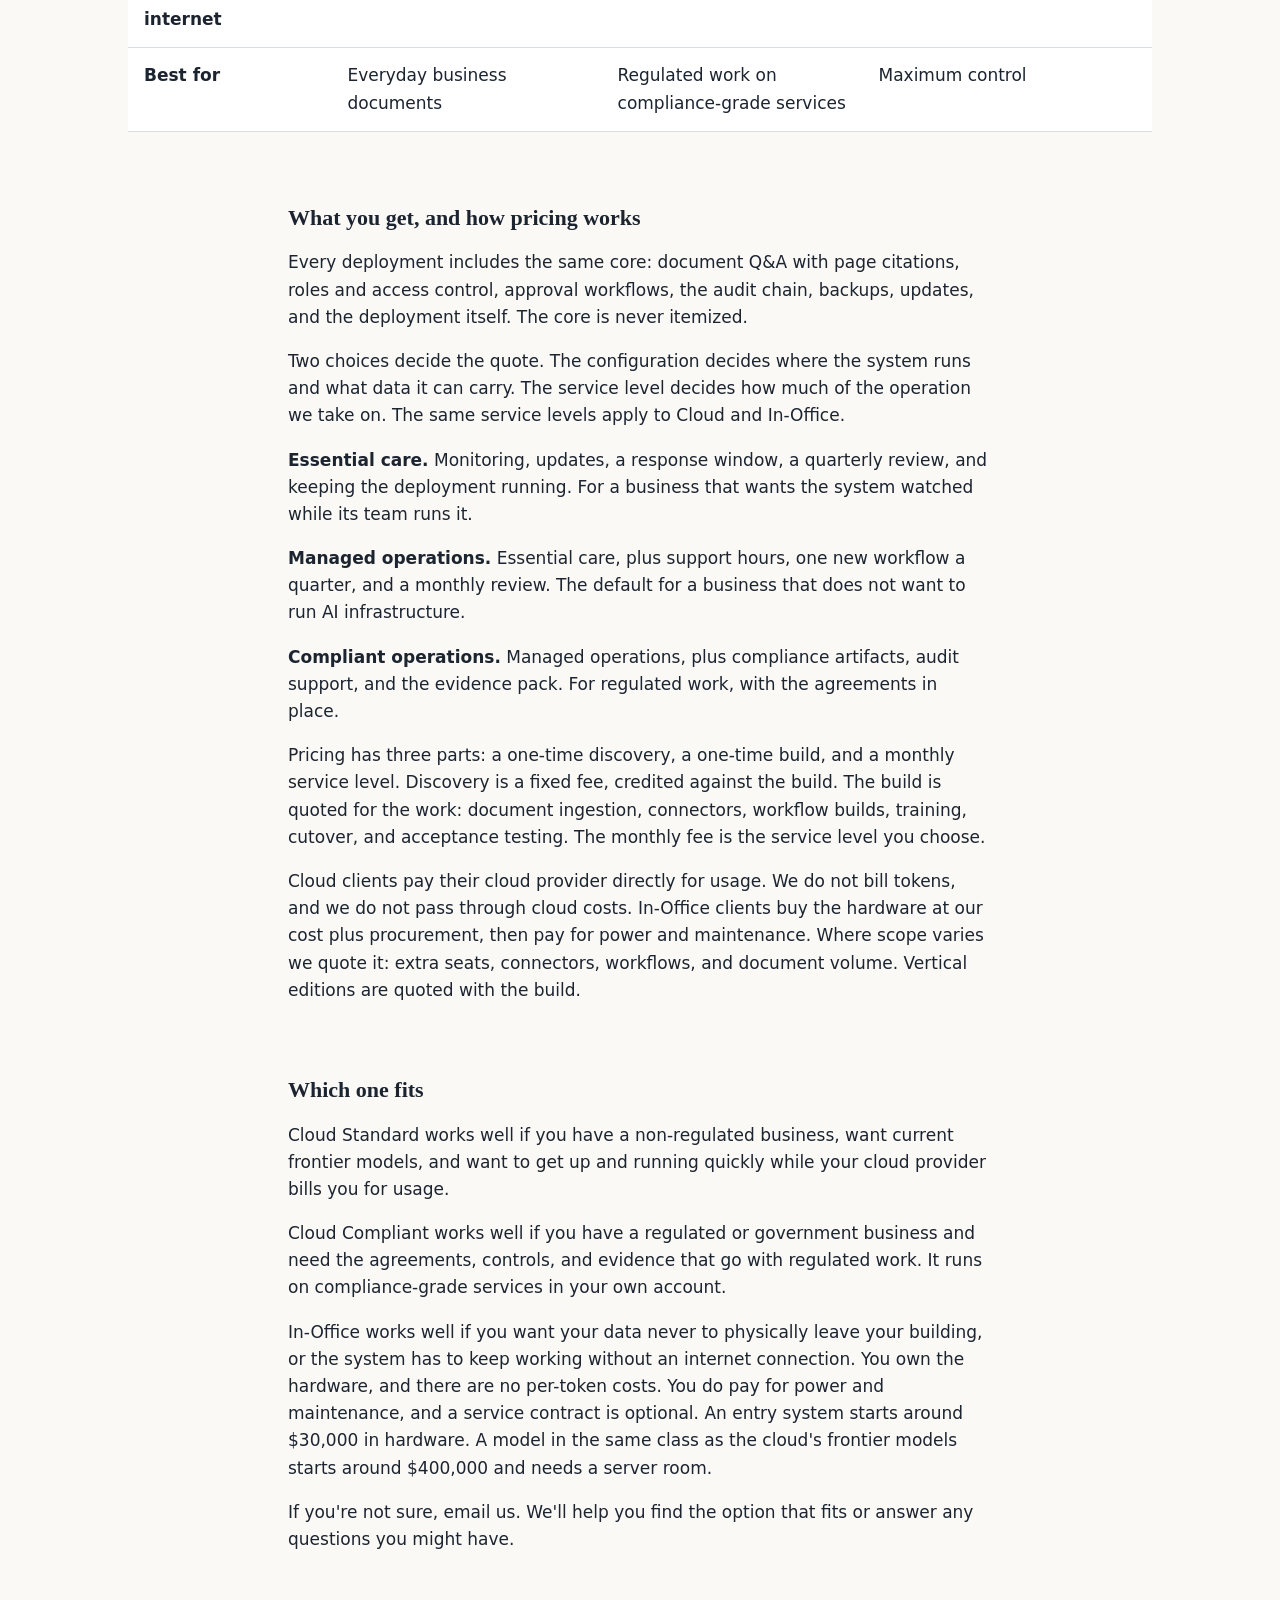
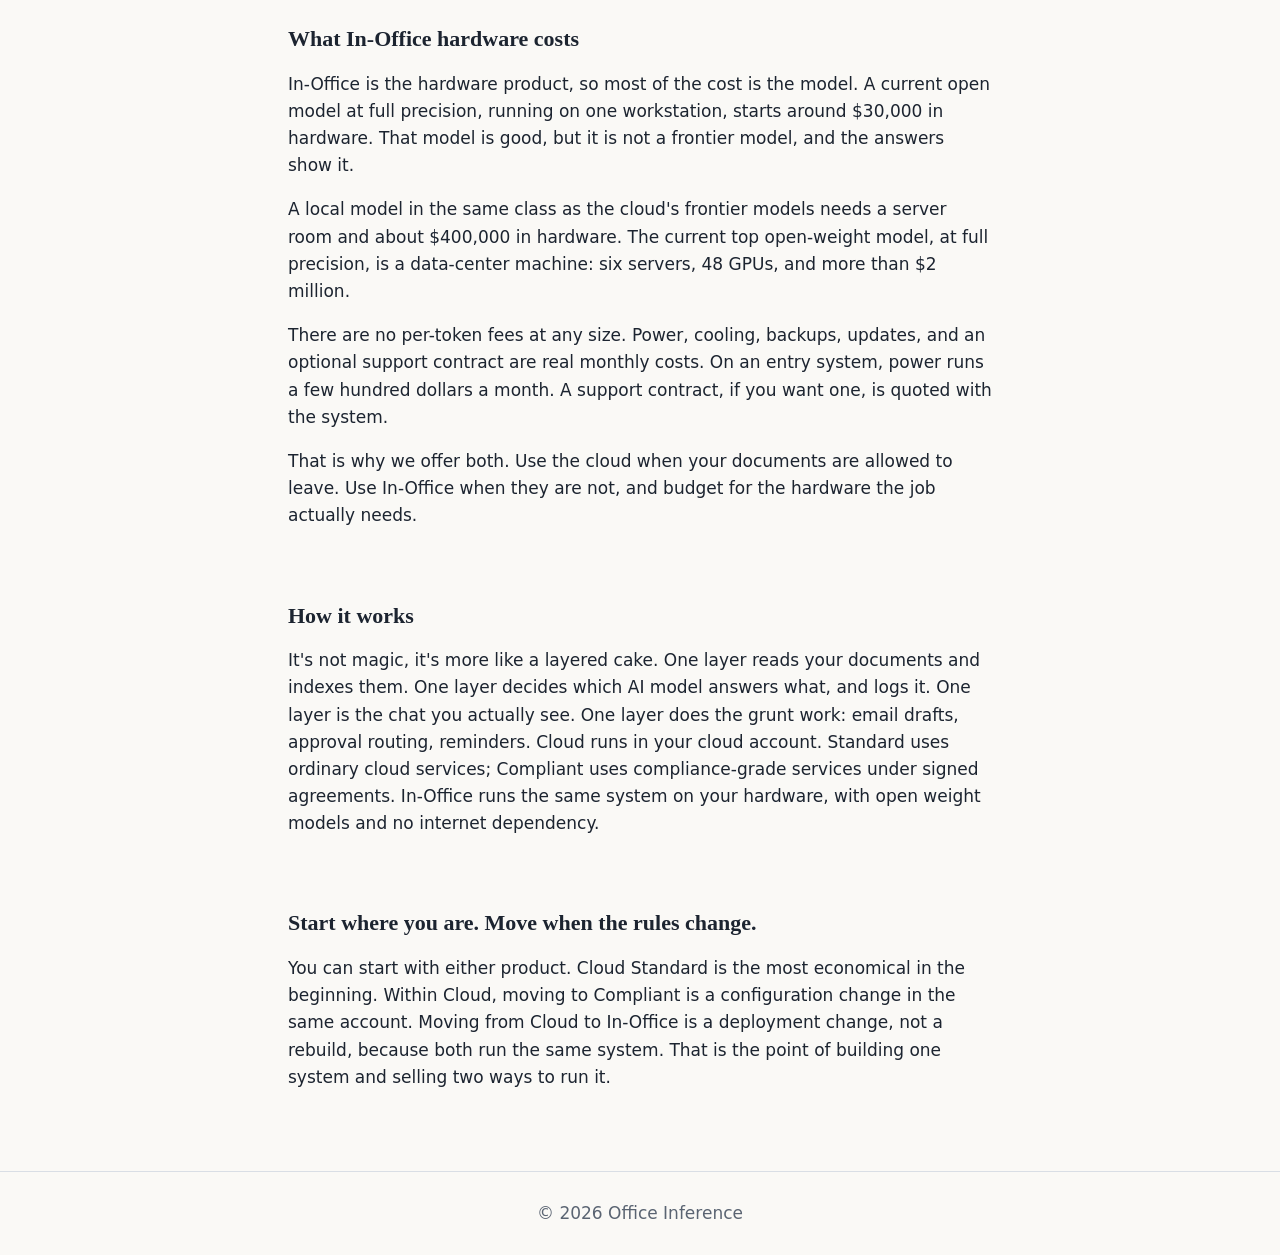
==== commit 45d5c094: "Restructure the site around two products and the pricing architecture Two products: Cloud (Standard " ====
--- a/index.html
+++ b/index.html
@@ -4,9 +4,9 @@
   <meta charset="utf-8">
   <meta name="viewport" content="width=device-width, initial-scale=1">
   <title>Office Inference</title>
-  <meta name="description" content="Document security is important. Office Inference systems are built with just that in mind.">
+  <meta name="description" content="Office Inference builds private AI systems for small businesses, in your cloud account or on hardware in your office.">
   <meta property="og:title" content="Office Inference">
-  <meta property="og:description" content="Document security is important. Office Inference systems are built with just that in mind.">
+  <meta property="og:description" content="Office Inference builds private AI systems for small businesses, in your cloud account or on hardware in your office.">
   <meta property="og:type" content="website">
   <meta property="og:url" content="https://officeinference.com/">
   <link rel="icon" href="/favicon.ico" sizes="any">
@@ -32,38 +32,33 @@
     <section class="hero" aria-labelledby="page-title">
       <div class="measure">
         <h1 id="page-title">AI from the ground up. Built for your business.</h1>
-        <p class="lede">Document security is important. Our systems are built with just that in mind, and we run them wherever your rules say they should live.</p>
+        <p class="lede">Document security is important. We build one system and run it two ways, in your cloud account or on hardware in your office, with the same document Q&amp;A and the same audit either way.</p>
       </div>
     </section>
 
-    <section id="offerings" aria-label="Offerings">
+    <section id="offerings" aria-label="Products">
       <div class="cards">
         <article class="card">
-          <h2>Office Inference<br>Standard Cloud</h2>
+          <h2>Office Inference<br>Cloud</h2>
           <p class="tag">Your own cloud account.</p>
-          <p>Everything you are used to, chat, search, and automation. This model lives in the cloud and you choose from the current models available in your cloud account. Your provider bills the account for what you use. For businesses <strong>without</strong> strict data rules.</p>
-        </article>
-        <article class="card">
-          <h2>Office Inference<br>Compliant Cloud</h2>
-          <p class="tag">Compliance-grade services.</p>
-          <p>The same system, deployed into a cloud account you own. It runs on compliance-grade services, under agreements you sign with your provider and with us. We scope the compliance work and document the evidence. Your documents still reside in the cloud, and your provider bills the account.</p>
+          <p>One system, two configurations, both in a cloud account you own. Standard runs on ordinary cloud services for everyday business documents. Compliant runs on compliance-grade services, under agreements you sign with your provider and with us, with the controls and evidence documented. Your provider bills the account for what you use.</p>
         </article>
         <article class="card">
           <h2>Office Inference<br>In-Office</h2>
-          <p class="tag">Your hardware, your office.</p>
-          <p>The same system, running on hardware in your building. You can build compliance unique to your situation. Built for businesses where a leaked document isn't an embarrassment, it's just not an option. No per-token fees. You pay for power and maintenance, and a support contract is optional. Entry systems start around $30,000 in hardware, and the price goes up with the model.</p>
+          <p class="tag">The private stack.</p>
+          <p>The same system, running on hardware in your building. Documents and inference never leave, and it keeps working without an internet connection. No per-token fees. You pay for power and maintenance, and a support contract is optional. Entry systems start around $30,000 in hardware, and the price goes up with the model.</p>
         </article>
       </div>
     </section>
 
-    <section id="compare" aria-label="Standard Cloud, Compliant Cloud, and In-Office comparison">
+    <section id="compare" aria-label="Cloud Standard, Cloud Compliant, and In-Office comparison">
       <div class="table-wrap">
         <table>
           <thead>
             <tr>
               <th scope="col">Feature</th>
-              <th scope="col">Standard Cloud</th>
-              <th scope="col">Compliant Cloud</th>
+              <th scope="col">Cloud: Standard</th>
+              <th scope="col">Cloud: Compliant</th>
               <th scope="col">In-Office</th>
             </tr>
           </thead>
@@ -94,20 +89,20 @@
             </tr>
             <tr>
               <th scope="row">Upfront cost</th>
-              <td>Cloud setup</td>
-              <td>Cloud setup</td>
-              <td>Hardware purchase / setup</td>
+              <td>Discovery and build</td>
+              <td>Discovery and build</td>
+              <td>Hardware, discovery, and build</td>
             </tr>
             <tr>
               <th scope="row">Ongoing cost</th>
-              <td>Cloud usage, paid to your provider</td>
-              <td>Cloud usage, paid to your provider</td>
-              <td>Power, cooling, maintenance, support (optional)</td>
+              <td>Provider usage plus service fee</td>
+              <td>Provider usage plus service fee</td>
+              <td>Power and maintenance, plus optional service</td>
             </tr>
             <tr>
               <th scope="row">Largest model available</th>
               <td>Frontier models, kept current by your provider</td>
-              <td>Frontier models, same as Standard Cloud</td>
+              <td>Frontier models, same as Cloud Standard</td>
               <td>Mid-size open models. Frontier-class models need a server room.</td>
             </tr>
             <tr>
@@ -119,7 +114,7 @@
             <tr>
               <th scope="row">Best for</th>
               <td>Everyday business documents</td>
-              <td>Regulated work with a cloud budget</td>
+              <td>Regulated work on compliance-grade services</td>
               <td>Maximum control</td>
             </tr>
           </tbody>
@@ -127,20 +122,33 @@
       </div>
     </section>
 
+    <section id="pricing" aria-labelledby="pricing-title">
+      <div class="measure">
+        <h2 id="pricing-title">What you get, and how pricing works</h2>
+        <p>Every deployment includes the same core: document Q&amp;A with page citations, roles and access control, approval workflows, the audit chain, backups, updates, and the deployment itself. The core is never itemized.</p>
+        <p>Two choices decide the quote. The configuration decides where the system runs and what data it can carry. The service level decides how much of the operation we take on. The same service levels apply to Cloud and In-Office.</p>
+        <p><strong>Essential care.</strong> Monitoring, updates, a response window, a quarterly review, and keeping the deployment running. For a business that wants the system watched while its team runs it.</p>
+        <p><strong>Managed operations.</strong> Essential care, plus support hours, one new workflow a quarter, and a monthly review. The default for a business that does not want to run AI infrastructure.</p>
+        <p><strong>Compliant operations.</strong> Managed operations, plus compliance artifacts, audit support, and the evidence pack. For regulated work, with the agreements in place.</p>
+        <p>Pricing has three parts: a one-time discovery, a one-time build, and a monthly service level. Discovery is a fixed fee, credited against the build. The build is quoted for the work: document ingestion, connectors, workflow builds, training, cutover, and acceptance testing. The monthly fee is the service level you choose.</p>
+        <p>Cloud clients pay their cloud provider directly for usage. We do not bill tokens, and we do not pass through cloud costs. In-Office clients buy the hardware at our cost plus procurement, then pay for power and maintenance. Where scope varies we quote it: extra seats, connectors, workflows, and document volume. Vertical editions are quoted with the build.</p>
+      </div>
+    </section>
+
     <section id="which-fits" aria-labelledby="fits-title">
       <div class="measure">
         <h2 id="fits-title">Which one fits</h2>
-        <p>Standard Cloud works well if you have a non-regulated business, want to use current frontier models, and want to get up and running quickly while your cloud provider bills you for usage.</p>
-        <p>Compliant Cloud works well if you have a regulated or government business and need to satisfy compliance rules. You can use current frontier models, start quickly, and pay your cloud provider for usage. We scope the compliance work and document the evidence.</p>
-        <p>In-Office works well if you want your data never to physically leave your building. It's also very good for satisfying compliance rules, or any stricter company rules. You can use current open weight / open source models. The startup is the hardware, and there are no per token costs. You do pay for power, cooling, and maintenance, and service contracts are optional depending on your company's technical expertise. An entry system starts around $30,000 in hardware. A model in the same class as the cloud's frontier models starts around $400,000 and needs a server room.</p>
+        <p>Cloud Standard works well if you have a non-regulated business, want current frontier models, and want to get up and running quickly while your cloud provider bills you for usage.</p>
+        <p>Cloud Compliant works well if you have a regulated or government business and need the agreements, controls, and evidence that go with regulated work. It runs on compliance-grade services in your own account.</p>
+        <p>In-Office works well if you want your data never to physically leave your building, or the system has to keep working without an internet connection. You own the hardware, and there are no per-token costs. You do pay for power and maintenance, and a service contract is optional. An entry system starts around $30,000 in hardware. A model in the same class as the cloud's frontier models starts around $400,000 and needs a server room.</p>
         <p>If you're not sure, email us. We'll help you find the option that fits or answer any questions you might have.</p>
       </div>
     </section>
 
     <section id="in-office-cost" aria-labelledby="cost-title">
       <div class="measure">
-        <h2 id="cost-title">What In-Office costs</h2>
-        <p>Most of the cost is the model. A current open model at full precision, running on one workstation, starts around $30,000 in hardware. That model is good, but it is not a frontier model, and the answers show it.</p>
+        <h2 id="cost-title">What In-Office hardware costs</h2>
+        <p>In-Office is the hardware product, so most of the cost is the model. A current open model at full precision, running on one workstation, starts around $30,000 in hardware. That model is good, but it is not a frontier model, and the answers show it.</p>
         <p>A local model in the same class as the cloud's frontier models needs a server room and about $400,000 in hardware. The current top open-weight model, at full precision, is a data-center machine: six servers, 48 GPUs, and more than $2 million.</p>
         <p>There are no per-token fees at any size. Power, cooling, backups, updates, and an optional support contract are real monthly costs. On an entry system, power runs a few hundred dollars a month. A support contract, if you want one, is quoted with the system.</p>
         <p>That is why we offer both. Use the cloud when your documents are allowed to leave. Use In-Office when they are not, and budget for the hardware the job actually needs.</p>
@@ -150,14 +158,14 @@
     <section id="how-it-works" aria-labelledby="how-title">
       <div class="measure">
         <h2 id="how-title">How it works</h2>
-        <p>It's not magic, it's more like a layered cake. One layer reads your documents and indexes them. One layer decides which AI model answers what, and logs it. One layer is the chat you actually see. One layer does the grunt work: email drafts, approval routing, reminders. Standard Cloud lives in your cloud account and runs commercial models. Compliant Cloud also lives in your cloud account, runs commercial models on compliance-grade services, and is built for regulated work under signed agreements. In-Office lives in your building, runs open weight / open source models, and can also satisfy compliance rules.</p>
+        <p>It's not magic, it's more like a layered cake. One layer reads your documents and indexes them. One layer decides which AI model answers what, and logs it. One layer is the chat you actually see. One layer does the grunt work: email drafts, approval routing, reminders. Cloud runs in your cloud account. Standard uses ordinary cloud services; Compliant uses compliance-grade services under signed agreements. In-Office runs the same system on your hardware, with open weight models and no internet dependency.</p>
       </div>
     </section>
 
     <section id="upgrade" aria-labelledby="upgrade-title">
       <div class="measure">
         <h2 id="upgrade-title">Start where you are. Move when the rules change.</h2>
-        <p>You can start with any service. Standard Cloud is the most economical in the beginning. Compliant Cloud is where regulated work usually starts, because it runs on your provider's compliance-grade services under signed agreements. In-Office is where clients end up when they want the data physically incapable of leaving, or the system has to keep working without an internet connection. All three run basically the same system, so moving is a deployment change, not a rebuild.</p>
+        <p>You can start with either product. Cloud Standard is the most economical in the beginning. Within Cloud, moving to Compliant is a configuration change in the same account. Moving from Cloud to In-Office is a deployment change, not a rebuild, because both run the same system. That is the point of building one system and selling two ways to run it.</p>
       </div>
     </section>
   </main>
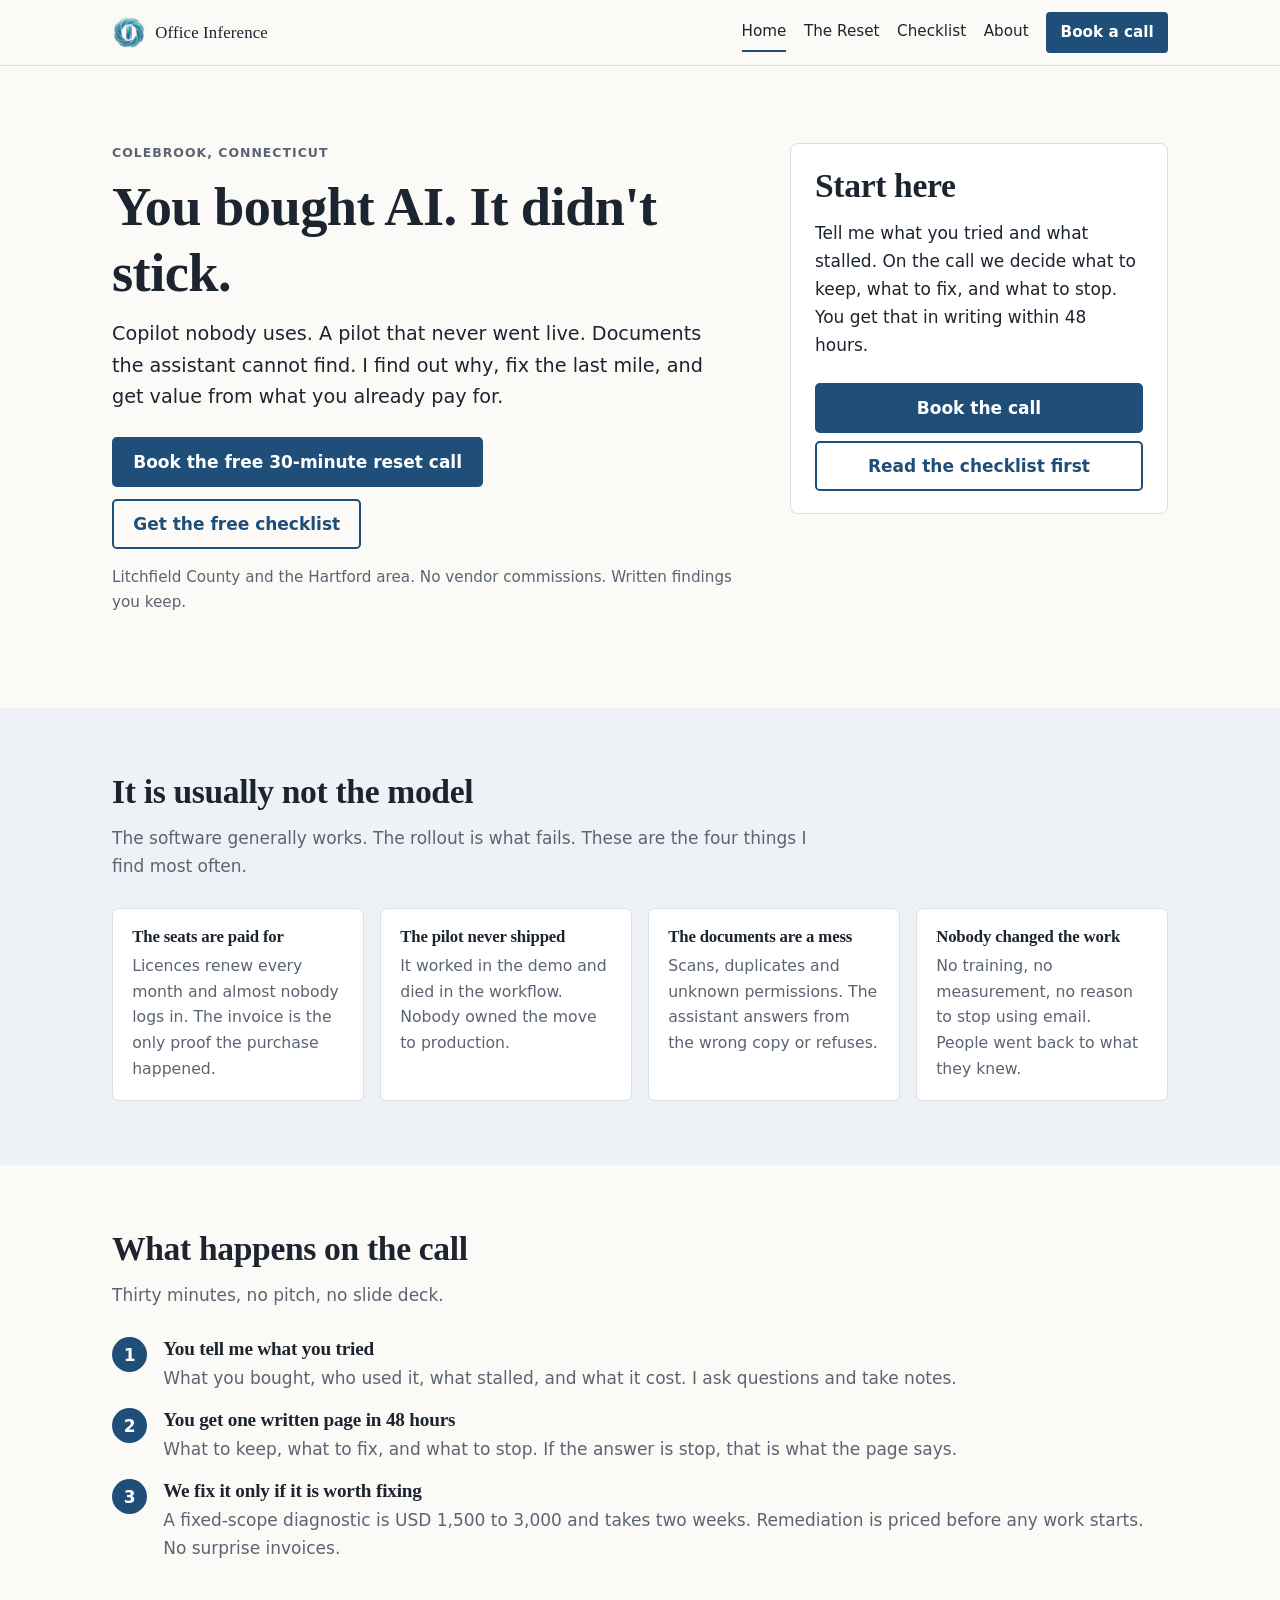
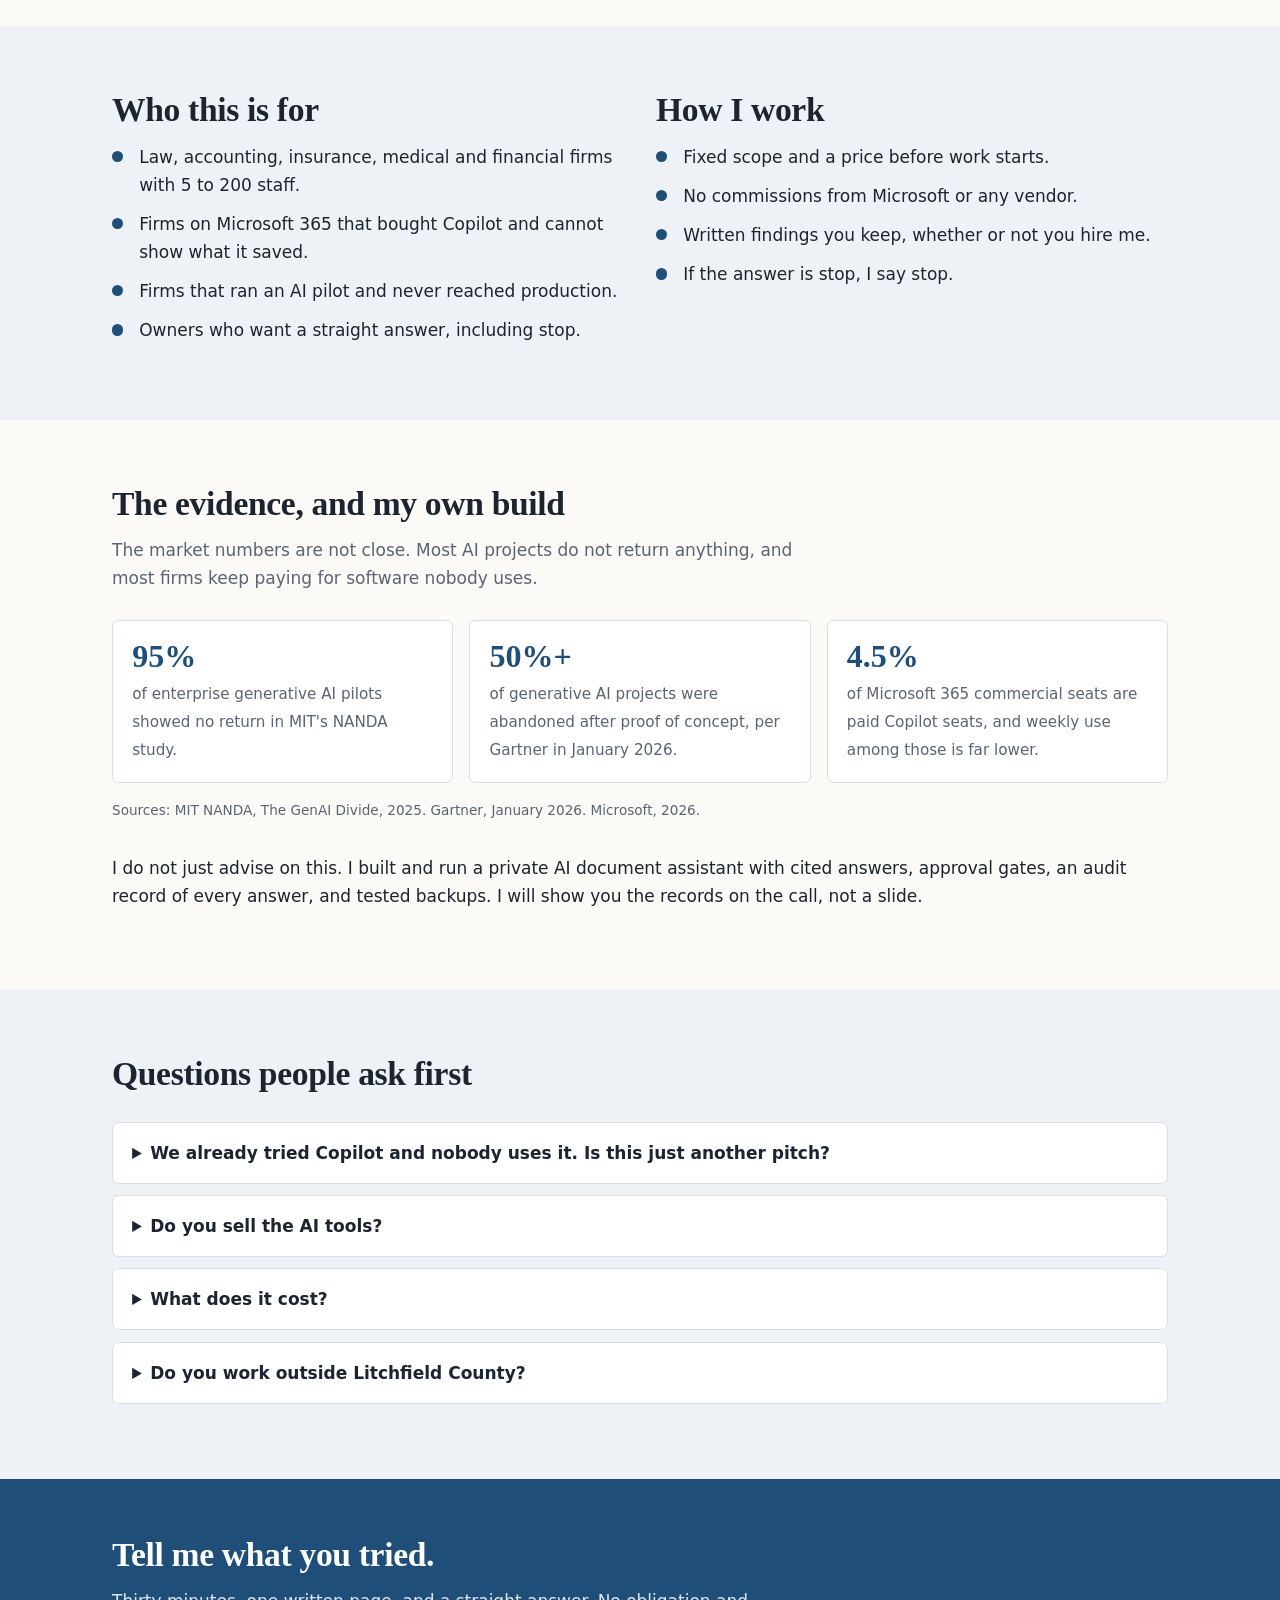
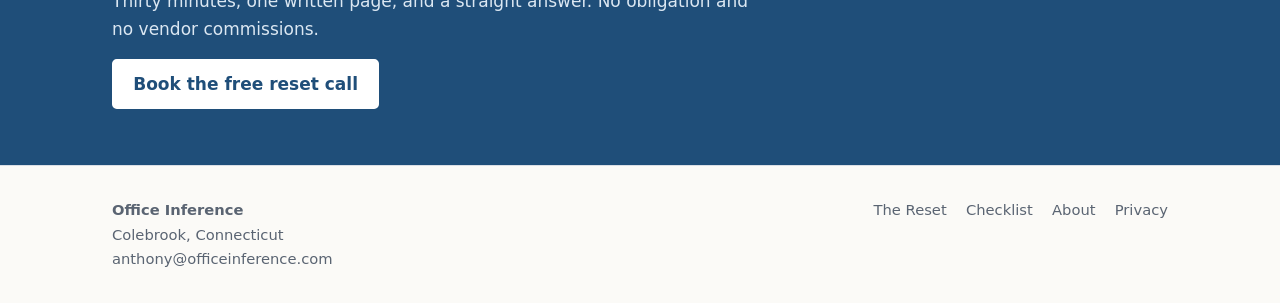
==== commit 97ce5707: "Rebuild the site around the AI Reset campaign" ====
--- a/index.html
+++ b/index.html
@@ -1,179 +1,167 @@
 <!DOCTYPE html>
 <html lang="en">
 <head>
-  <meta charset="utf-8">
-  <meta name="viewport" content="width=device-width, initial-scale=1">
-  <title>Office Inference</title>
-  <meta name="description" content="Office Inference builds private AI systems for small businesses, in your cloud account or on hardware in your office.">
-  <meta property="og:title" content="Office Inference">
-  <meta property="og:description" content="Office Inference builds private AI systems for small businesses, in your cloud account or on hardware in your office.">
-  <meta property="og:type" content="website">
-  <meta property="og:url" content="https://officeinference.com/">
-  <link rel="icon" href="/favicon.ico" sizes="any">
-  <link rel="icon" type="image/png" href="/favicon-32.png" sizes="32x32">
-  <link rel="apple-touch-icon" href="/apple-touch-icon.png">
-  <link rel="stylesheet" href="/styles.css?v=3">
+<meta charset="utf-8">
+<meta name="viewport" content="width=device-width, initial-scale=1">
+<title>Office Inference | You bought AI. It didn't stick.</title>
+<meta name="description" content="AI adoption help for small firms in Litchfield County and the Hartford area. Find out why your AI stalled, fix the last mile, and get value from what you already own.">
+<link rel="canonical" href="https://officeinference.com/">
+<link rel="icon" href="/favicon.ico">
+<link rel="stylesheet" href="/styles.css">
 </head>
 <body>
-  <a class="skip-link" href="#main">Skip to main content</a>
+<a class="skip-link" href="#main">Skip to content</a>
+<header class="site-header">
+  <div class="wrap header-inner">
+    <a class="brand-link" href="/">
+      <img src="/brand/oi-logo-300.png" alt="Office Inference logo" width="300" height="300">
+      <span class="brand-name">Office Inference</span>
+    </a>
+    <nav class="site-nav" aria-label="Main">
+      <a href="/" aria-current="page">Home</a>
+      <a href="/ai-reset/">The Reset</a>
+      <a href="/checklist/">Checklist</a>
+      <a href="/about/">About</a>
+      <a class="nav-cta" href="/ai-reset/">Book a call</a>
+    </nav>
+  </div>
+</header>
 
-  <header class="site-header">
-    <nav class="shell nav" aria-label="Primary">
-      <a class="brand" href="/">Office Inference</a>
-      <ul class="nav-links">
-        <li><a href="/" aria-current="page">Home</a></li>
-        <li><a href="/about.html">About</a></li>
-        <li><a href="/contact.html">Contact</a></li>
-      </ul>
+<main id="main">
+  <section class="hero">
+    <div class="wrap hero-grid">
+      <div>
+        <p class="eyebrow">Colebrook, Connecticut</p>
+        <h1>You bought AI. It didn't stick.</h1>
+        <p class="lead">Copilot nobody uses. A pilot that never went live. Documents the assistant cannot find. I find out why, fix the last mile, and get value from what you already pay for.</p>
+        <div class="actions">
+          <a class="button" href="/ai-reset/">Book the free 30-minute reset call</a>
+          <a class="button secondary" href="/checklist/">Get the free checklist</a>
+        </div>
+        <p class="small">Litchfield County and the Hartford area. No vendor commissions. Written findings you keep.</p>
+      </div>
+      <aside class="card" aria-label="Start here">
+        <h2>Start here</h2>
+        <p>Tell me what you tried and what stalled. On the call we decide what to keep, what to fix, and what to stop. You get that in writing within 48 hours.</p>
+        <a class="button" href="/ai-reset/">Book the call</a>
+        <a class="button secondary" href="/checklist/">Read the checklist first</a>
+      </aside>
+    </div>
+  </section>
+
+  <section class="block tint" aria-labelledby="pattern-title">
+    <div class="wrap">
+      <div class="section-head">
+        <h2 id="pattern-title">It is usually not the model</h2>
+        <p>The software generally works. The rollout is what fails. These are the four things I find most often.</p>
+      </div>
+      <div class="grid-4">
+        <div class="item"><h3>The seats are paid for</h3><p>Licences renew every month and almost nobody logs in. The invoice is the only proof the purchase happened.</p></div>
+        <div class="item"><h3>The pilot never shipped</h3><p>It worked in the demo and died in the workflow. Nobody owned the move to production.</p></div>
+        <div class="item"><h3>The documents are a mess</h3><p>Scans, duplicates and unknown permissions. The assistant answers from the wrong copy or refuses.</p></div>
+        <div class="item"><h3>Nobody changed the work</h3><p>No training, no measurement, no reason to stop using email. People went back to what they knew.</p></div>
+      </div>
+    </div>
+  </section>
+
+  <section class="block" aria-labelledby="happens-title">
+    <div class="wrap">
+      <div class="section-head">
+        <h2 id="happens-title">What happens on the call</h2>
+        <p>Thirty minutes, no pitch, no slide deck.</p>
+      </div>
+      <div class="steps">
+        <div class="step"><h3>You tell me what you tried</h3><p>What you bought, who used it, what stalled, and what it cost. I ask questions and take notes.</p></div>
+        <div class="step"><h3>You get one written page in 48 hours</h3><p>What to keep, what to fix, and what to stop. If the answer is stop, that is what the page says.</p></div>
+        <div class="step"><h3>We fix it only if it is worth fixing</h3><p>A fixed-scope diagnostic is USD 1,500 to 3,000 and takes two weeks. Remediation is priced before any work starts. No surprise invoices.</p></div>
+      </div>
+    </div>
+  </section>
+
+  <section class="block tint" aria-labelledby="who-title">
+    <div class="wrap split">
+      <div>
+        <h2 id="who-title">Who this is for</h2>
+        <ul class="checklist">
+          <li>Law, accounting, insurance, medical and financial firms with 5 to 200 staff.</li>
+          <li>Firms on Microsoft 365 that bought Copilot and cannot show what it saved.</li>
+          <li>Firms that ran an AI pilot and never reached production.</li>
+          <li>Owners who want a straight answer, including stop.</li>
+        </ul>
+      </div>
+      <div>
+        <h2>How I work</h2>
+        <ul class="checklist">
+          <li>Fixed scope and a price before work starts.</li>
+          <li>No commissions from Microsoft or any vendor.</li>
+          <li>Written findings you keep, whether or not you hire me.</li>
+          <li>If the answer is stop, I say stop.</li>
+        </ul>
+      </div>
+    </div>
+  </section>
+
+  <section class="block" aria-labelledby="proof-title">
+    <div class="wrap">
+      <div class="section-head">
+        <h2 id="proof-title">The evidence, and my own build</h2>
+        <p>The market numbers are not close. Most AI projects do not return anything, and most firms keep paying for software nobody uses.</p>
+      </div>
+      <div class="stats">
+        <div class="stat"><strong>95%</strong><span>of enterprise generative AI pilots showed no return in MIT's NANDA study.</span></div>
+        <div class="stat"><strong>50%+</strong><span>of generative AI projects were abandoned after proof of concept, per Gartner in January 2026.</span></div>
+        <div class="stat"><strong>4.5%</strong><span>of Microsoft 365 commercial seats are paid Copilot seats, and weekly use among those is far lower.</span></div>
+      </div>
+      <p class="source-note">Sources: MIT NANDA, The GenAI Divide, 2025. Gartner, January 2026. Microsoft, 2026.</p>
+      <p class="mt-2">I do not just advise on this. I built and run a private AI document assistant with cited answers, approval gates, an audit record of every answer, and tested backups. I will show you the records on the call, not a slide.</p>
+    </div>
+  </section>
+
+  <section class="block tint faq" aria-labelledby="faq-title">
+    <div class="wrap">
+      <div class="section-head"><h2 id="faq-title">Questions people ask first</h2></div>
+      <details>
+        <summary>We already tried Copilot and nobody uses it. Is this just another pitch?</summary>
+        <p>No. The call starts with what happened, not with a product. If the honest answer is that Copilot is not worth another dollar for your firm, the written page will say so. I do not sell licences and I take no vendor money.</p>
+      </details>
+      <details>
+        <summary>Do you sell the AI tools?</summary>
+        <p>No. You buy licences in your own name and pay the vendor directly. I charge for the work: the diagnosis, the fixes, the training, and the evidence that it worked.</p>
+      </details>
+      <details>
+        <summary>What does it cost?</summary>
+        <p>The first call is free. The written page is included. A full diagnostic is USD 1,500 to 3,000 for two weeks, credited against remediation if you continue. Remediation is fixed-scope and priced before work starts.</p>
+      </details>
+      <details>
+        <summary>Do you work outside Litchfield County?</summary>
+        <p>Yes. Hartford and West Hartford in person, and the rest of Connecticut by video. The work is mostly documents, permissions and training, so location matters less than access.</p>
+      </details>
+    </div>
+  </section>
+
+  <section class="cta-band">
+    <div class="wrap">
+      <h2>Tell me what you tried.</h2>
+      <p>Thirty minutes, one written page, and a straight answer. No obligation and no vendor commissions.</p>
+      <a class="button" href="/ai-reset/">Book the free reset call</a>
+    </div>
+  </section>
+</main>
+
+<footer class="site-footer">
+  <div class="wrap footer-grid">
+    <div>
+      <strong>Office Inference</strong><br>
+      Colebrook, Connecticut<br>
+      <a href="mailto:anthony@officeinference.com">anthony@officeinference.com</a>
+    </div>
+    <nav class="footer-links" aria-label="Footer">
+      <a href="/ai-reset/">The Reset</a>
+      <a href="/checklist/">Checklist</a>
+      <a href="/about/">About</a>
+      <a href="/privacy/">Privacy</a>
     </nav>
-  </header>
-
-  <main id="main" class="shell">
-    <section class="hero" aria-labelledby="page-title">
-      <div class="measure">
-        <h1 id="page-title">AI from the ground up. Built for your business.</h1>
-        <p class="lede">Document security is important. We build one system and run it two ways, in your cloud account or on hardware in your office, with the same document Q&amp;A and the same audit either way.</p>
-      </div>
-    </section>
-
-    <section id="offerings" aria-label="Products">
-      <div class="cards">
-        <article class="card">
-          <h2>Office Inference<br>Cloud</h2>
-          <p class="tag">Your own cloud account.</p>
-          <p>One system, two configurations, both in a cloud account you own. Standard runs on ordinary cloud services for everyday business documents. Compliant runs on compliance-grade services, under agreements you sign with your provider and with us, with the controls and evidence documented. Your provider bills the account for what you use.</p>
-        </article>
-        <article class="card">
-          <h2>Office Inference<br>In-Office</h2>
-          <p class="tag">The private stack.</p>
-          <p>The same system, running on hardware in your building. Documents and inference never leave, and it keeps working without an internet connection. No per-token fees. You pay for power and maintenance, and a support contract is optional. Entry systems start around $30,000 in hardware, and the price goes up with the model.</p>
-        </article>
-      </div>
-    </section>
-
-    <section id="compare" aria-label="Cloud Standard, Cloud Compliant, and In-Office comparison">
-      <div class="table-wrap">
-        <table>
-          <thead>
-            <tr>
-              <th scope="col">Feature</th>
-              <th scope="col">Cloud: Standard</th>
-              <th scope="col">Cloud: Compliant</th>
-              <th scope="col">In-Office</th>
-            </tr>
-          </thead>
-          <tbody>
-            <tr>
-              <th scope="row">Model type</th>
-              <td>Commercial models</td>
-              <td>Commercial models</td>
-              <td>Open weight / open source</td>
-            </tr>
-            <tr>
-              <th scope="row">Where your documents live</th>
-              <td>Your cloud account</td>
-              <td>Your cloud account, on compliance-grade services</td>
-              <td>Your office</td>
-            </tr>
-            <tr>
-              <th scope="row">Who can physically reach them</th>
-              <td>Your cloud provider, and the model provider for excerpts sent</td>
-              <td>Your cloud provider's staff, under compliance agreements</td>
-              <td>Only people in your building, plus approved support sessions</td>
-            </tr>
-            <tr>
-              <th scope="row">Compliance paperwork</th>
-              <td>Standard provider terms</td>
-              <td>Provider agreements and a signed scope with us</td>
-              <td>Your building, your rules</td>
-            </tr>
-            <tr>
-              <th scope="row">Upfront cost</th>
-              <td>Discovery and build</td>
-              <td>Discovery and build</td>
-              <td>Hardware, discovery, and build</td>
-            </tr>
-            <tr>
-              <th scope="row">Ongoing cost</th>
-              <td>Provider usage plus service fee</td>
-              <td>Provider usage plus service fee</td>
-              <td>Power and maintenance, plus optional service</td>
-            </tr>
-            <tr>
-              <th scope="row">Largest model available</th>
-              <td>Frontier models, kept current by your provider</td>
-              <td>Frontier models, same as Cloud Standard</td>
-              <td>Mid-size open models. Frontier-class models need a server room.</td>
-            </tr>
-            <tr>
-              <th scope="row">Works without internet</th>
-              <td>No</td>
-              <td>No</td>
-              <td>Yes, once installed</td>
-            </tr>
-            <tr>
-              <th scope="row">Best for</th>
-              <td>Everyday business documents</td>
-              <td>Regulated work on compliance-grade services</td>
-              <td>Maximum control</td>
-            </tr>
-          </tbody>
-        </table>
-      </div>
-    </section>
-
-    <section id="pricing" aria-labelledby="pricing-title">
-      <div class="measure">
-        <h2 id="pricing-title">What you get, and how pricing works</h2>
-        <p>Every deployment includes the same core: document Q&amp;A with page citations, roles and access control, approval workflows, the audit chain, backups, updates, and the deployment itself. The core is never itemized.</p>
-        <p>Two choices decide the quote. The configuration decides where the system runs and what data it can carry. The service level decides how much of the operation we take on. The same service levels apply to Cloud and In-Office.</p>
-        <p><strong>Essential care.</strong> Monitoring, updates, a response window, a quarterly review, and keeping the deployment running. For a business that wants the system watched while its team runs it.</p>
-        <p><strong>Managed operations.</strong> Essential care, plus support hours, one new workflow a quarter, and a monthly review. The default for a business that does not want to run AI infrastructure.</p>
-        <p><strong>Compliant operations.</strong> Managed operations, plus compliance artifacts, audit support, and the evidence pack. For regulated work, with the agreements in place.</p>
-        <p>Pricing has three parts: a one-time discovery, a one-time build, and a monthly service level. Discovery is a fixed fee, credited against the build. The build is quoted for the work: document ingestion, connectors, workflow builds, training, cutover, and acceptance testing. The monthly fee is the service level you choose.</p>
-        <p>Cloud clients pay their cloud provider directly for usage. We do not bill tokens, and we do not pass through cloud costs. In-Office clients buy the hardware at our cost plus procurement, then pay for power and maintenance. Where scope varies we quote it: extra seats, connectors, workflows, and document volume. Vertical editions are quoted with the build.</p>
-      </div>
-    </section>
-
-    <section id="which-fits" aria-labelledby="fits-title">
-      <div class="measure">
-        <h2 id="fits-title">Which one fits</h2>
-        <p>Cloud Standard works well if you have a non-regulated business, want current frontier models, and want to get up and running quickly while your cloud provider bills you for usage.</p>
-        <p>Cloud Compliant works well if you have a regulated or government business and need the agreements, controls, and evidence that go with regulated work. It runs on compliance-grade services in your own account.</p>
-        <p>In-Office works well if you want your data never to physically leave your building, or the system has to keep working without an internet connection. You own the hardware, and there are no per-token costs. You do pay for power and maintenance, and a service contract is optional. An entry system starts around $30,000 in hardware. A model in the same class as the cloud's frontier models starts around $400,000 and needs a server room.</p>
-        <p>If you're not sure, email us. We'll help you find the option that fits or answer any questions you might have.</p>
-      </div>
-    </section>
-
-    <section id="in-office-cost" aria-labelledby="cost-title">
-      <div class="measure">
-        <h2 id="cost-title">What In-Office hardware costs</h2>
-        <p>In-Office is the hardware product, so most of the cost is the model. A current open model at full precision, running on one workstation, starts around $30,000 in hardware. That model is good, but it is not a frontier model, and the answers show it.</p>
-        <p>A local model in the same class as the cloud's frontier models needs a server room and about $400,000 in hardware. The current top open-weight model, at full precision, is a data-center machine: six servers, 48 GPUs, and more than $2 million.</p>
-        <p>There are no per-token fees at any size. Power, cooling, backups, updates, and an optional support contract are real monthly costs. On an entry system, power runs a few hundred dollars a month. A support contract, if you want one, is quoted with the system.</p>
-        <p>That is why we offer both. Use the cloud when your documents are allowed to leave. Use In-Office when they are not, and budget for the hardware the job actually needs.</p>
-      </div>
-    </section>
-
-    <section id="how-it-works" aria-labelledby="how-title">
-      <div class="measure">
-        <h2 id="how-title">How it works</h2>
-        <p>It's not magic, it's more like a layered cake. One layer reads your documents and indexes them. One layer decides which AI model answers what, and logs it. One layer is the chat you actually see. One layer does the grunt work: email drafts, approval routing, reminders. Cloud runs in your cloud account. Standard uses ordinary cloud services; Compliant uses compliance-grade services under signed agreements. In-Office runs the same system on your hardware, with open weight models and no internet dependency.</p>
-      </div>
-    </section>
-
-    <section id="upgrade" aria-labelledby="upgrade-title">
-      <div class="measure">
-        <h2 id="upgrade-title">Start where you are. Move when the rules change.</h2>
-        <p>You can start with either product. Cloud Standard is the most economical in the beginning. Within Cloud, moving to Compliant is a configuration change in the same account. Moving from Cloud to In-Office is a deployment change, not a rebuild, because both run the same system. That is the point of building one system and selling two ways to run it.</p>
-      </div>
-    </section>
-  </main>
-
-  <footer class="site-footer">
-    <div class="shell">
-      <p>© 2026 Office Inference</p>
-    </div>
-  </footer>
+  </div>
+</footer>
 </body>
 </html>
--- a/styles.css
+++ b/styles.css
@@ -1,318 +1,180 @@
 :root {
-  --accent: #1f4e79;
-  --text: #1c2430;
+  --navy: #1f4e79;
+  --navy-dark: #163a5a;
+  --ink: #1c2430;
   --muted: #5a6472;
-  --bg: #faf9f6;
+  --paper: #fbfaf7;
   --tint: #eef2f6;
-  --border: #d9dee5;
+  --line: #d9dee5;
+  --white: #ffffff;
+  --serif: Georgia, "Times New Roman", serif;
+  --sans: system-ui, -apple-system, "Segoe UI", Roboto, "Helvetica Neue", Arial, sans-serif;
 }
 
-*,
-*::before,
-*::after {
-  box-sizing: border-box;
-}
+*, *::before, *::after { box-sizing: border-box; }
+
+html { scroll-behavior: smooth; }
 
 body {
   margin: 0;
-  font-family: system-ui, -apple-system, "Segoe UI", Roboto, "Helvetica Neue", Arial, sans-serif;
+  font-family: var(--sans);
   font-size: 1.0625rem;
-  line-height: 1.6;
-  color: var(--text);
-  background: var(--bg);
+  line-height: 1.65;
+  color: var(--ink);
+  background: var(--paper);
 }
 
-h1,
-h2,
-.brand {
-  font-family: Georgia, "Times New Roman", serif;
+h1, h2, h3 {
+  font-family: var(--serif);
+  font-weight: 600;
+  line-height: 1.2;
+  margin: 0 0 0.75rem;
+  letter-spacing: -0.01em;
 }
 
-.shell {
-  max-width: 68rem;
-  margin-inline: auto;
-  padding-inline: 1.25rem;
-}
-
-@media (min-width: 40rem) {
-  .shell {
-    padding-inline: 2rem;
-  }
-}
+h1 { font-size: clamp(2.1rem, 5vw, 3.4rem); }
+h2 { font-size: clamp(1.5rem, 3vw, 2.1rem); }
+h3 { font-size: 1.2rem; }
+p { margin: 0 0 1rem; }
+a { color: var(--navy); }
+a:hover { color: var(--navy-dark); }
 
 .skip-link {
-  position: absolute;
-  top: -4rem;
-  left: 0.5rem;
-  z-index: 20;
-  background: var(--accent);
-  color: #ffffff;
-  padding: 0.5rem 0.75rem;
+  position: absolute; top: -4rem; left: 0.5rem; z-index: 50;
+  background: var(--navy); color: var(--white); padding: 0.5rem 0.75rem;
 }
+.skip-link:focus { top: 0.5rem; }
 
-.skip-link:focus {
-  top: 0.5rem;
-}
-
-a {
-  color: var(--accent);
-}
-
-a:focus-visible {
-  outline: 2px solid var(--accent);
-  outline-offset: 2px;
-}
+.wrap { max-width: 70rem; margin-inline: auto; padding-inline: 1.25rem; }
+@media (min-width: 45rem) { .wrap { padding-inline: 2rem; } }
 
 .site-header {
-  position: sticky;
-  top: 0;
-  z-index: 10;
-  background: var(--bg);
-  border-bottom: 1px solid var(--border);
+  border-bottom: 1px solid var(--line);
+  background: rgba(251, 250, 247, 0.96);
+  position: sticky; top: 0; z-index: 30;
+  backdrop-filter: blur(6px);
 }
+.header-inner {
+  display: flex; flex-wrap: wrap; align-items: center; gap: 1rem 1.5rem;
+  padding-block: 0.75rem;
+}
+.brand-link { display: inline-flex; align-items: center; gap: 0.6rem; text-decoration: none; color: var(--ink); }
+.brand-link img { height: 2.1rem; width: auto; }
+.brand-name { font-family: var(--serif); font-size: 1.05rem; letter-spacing: 0.01em; }
+.site-nav { display: flex; flex-wrap: wrap; gap: 0.4rem 1.1rem; margin-left: auto; align-items: center; }
+.site-nav a {
+  text-decoration: none; color: var(--ink); font-size: 0.95rem; padding: 0.35rem 0;
+  border-bottom: 2px solid transparent;
+}
+.site-nav a:hover, .site-nav a[aria-current="page"] { border-bottom-color: var(--navy); }
+.site-nav .nav-cta {
+  background: var(--navy); color: var(--white); padding: 0.5rem 0.9rem;
+  border-radius: 0.25rem; border-bottom: 0; font-weight: 600;
+}
+.site-nav .nav-cta:hover { background: var(--navy-dark); color: var(--white); }
 
-.nav {
-  display: flex;
-  flex-wrap: wrap;
-  align-items: baseline;
-  justify-content: center;
-  gap: 0.35rem 1.75rem;
-  padding-top: 0.875rem;
-  padding-bottom: 0.875rem;
+.hero { padding-block: clamp(2.5rem, 6vw, 5rem); }
+.hero-grid { display: grid; gap: 2rem; grid-template-columns: 1fr; align-items: start; }
+@media (min-width: 55rem) { .hero-grid { grid-template-columns: 1.25fr 0.75fr; gap: 3rem; } }
+.eyebrow {
+  text-transform: uppercase; letter-spacing: 0.08em; font-size: 0.78rem;
+  color: var(--muted); margin: 0 0 0.75rem; font-weight: 600;
 }
+.hero p.lead { font-size: 1.2rem; color: var(--ink); max-width: 38rem; }
+.hero .actions { display: flex; flex-wrap: wrap; gap: 0.75rem; margin-top: 1.5rem; }
+.hero .small { color: var(--muted); font-size: 0.95rem; margin-top: 1rem; }
 
-.brand {
-  font-size: 1.25rem;
-  font-weight: 700;
-  text-decoration: none;
+.button {
+  display: inline-block; background: var(--navy); color: var(--white);
+  text-decoration: none; padding: 0.8rem 1.2rem; border-radius: 0.3rem;
+  font-weight: 600; border: 2px solid var(--navy); line-height: 1.2;
 }
-
-.nav-links {
-  display: flex;
-  flex-wrap: wrap;
-  justify-content: center;
-  gap: 0.25rem 1.5rem;
-  margin: 0;
-  padding: 0;
-  list-style: none;
-}
-
-.nav-links a {
-  color: var(--text);
-  text-decoration: underline;
-  text-decoration-color: transparent;
-  text-underline-offset: 0.2em;
-  transition: text-decoration-color 160ms ease-in-out;
-}
-
-.nav-links a:hover,
-.nav-links a:focus-visible {
-  text-decoration-color: currentColor;
-}
-
-.nav-links a[aria-current="page"] {
-  color: var(--accent);
-  text-decoration-color: currentColor;
-}
-
-main > section {
-  margin-top: 4.5rem;
-  scroll-margin-top: 4.5rem;
-}
-
-main > section.hero {
-  margin-top: 0;
-  padding-top: 3rem;
-  padding-bottom: 3.5rem;
-}
-
-main > section.page-head {
-  margin-top: 0;
-  padding-top: 4rem;
-}
-
-.measure {
-  max-width: 44rem;
-  margin-inline: auto;
-}
-
-h1 {
-  max-width: 22ch;
-  margin: 0 0 1.25rem;
-  font-size: clamp(2rem, 1.4rem + 2.8vw, 2.75rem);
-  line-height: 1.15;
-}
-
-.lede {
-  max-width: 58ch;
-  margin: 0;
-  font-size: 1.25rem;
-  color: var(--muted);
-  text-wrap: balance;
-}
-
-h2 {
-  margin: 0 0 0.75rem;
-  font-size: 1.375rem;
-  line-height: 1.3;
-}
-
-.cards {
-  display: grid;
-  grid-template-columns: 1fr;
-  gap: 1.5rem;
-}
-
-@media (min-width: 52rem) {
-  .cards {
-    grid-template-columns: repeat(auto-fit, minmax(17rem, 1fr));
-    gap: 2rem;
-  }
-}
+.button:hover { background: var(--navy-dark); border-color: var(--navy-dark); color: var(--white); }
+.button.secondary { background: transparent; color: var(--navy); }
+.button.secondary:hover { background: var(--tint); color: var(--navy-dark); }
 
 .card {
-  padding: 1.5rem;
-  background: var(--tint);
-  border: 1px solid var(--border);
-  border-radius: 8px;
-  box-shadow: 0 1px 3px rgb(0 0 0 / 0.08);
+  background: var(--white); border: 1px solid var(--line);
+  border-radius: 0.5rem; padding: 1.4rem 1.5rem;
 }
+.card h2, .card h3 { margin-top: 0; }
+.card .button { width: 100%; text-align: center; margin-top: 0.5rem; }
 
-.card h2 {
-  margin: 0 0 0.25rem;
-  color: var(--accent);
+section.block { padding-block: clamp(2.5rem, 5vw, 4rem); }
+section.block.tint { background: var(--tint); }
+.section-head { max-width: 44rem; margin-bottom: 1.75rem; }
+.section-head p { color: var(--muted); }
+
+.grid-2 { display: grid; gap: 1rem; grid-template-columns: 1fr; }
+@media (min-width: 45rem) { .grid-2 { grid-template-columns: 1fr 1fr; } }
+.grid-4 { display: grid; gap: 1rem; grid-template-columns: 1fr; }
+@media (min-width: 45rem) { .grid-4 { grid-template-columns: 1fr 1fr; } }
+@media (min-width: 65rem) { .grid-4 { grid-template-columns: repeat(4, 1fr); } }
+
+.item { background: var(--white); border: 1px solid var(--line); border-radius: 0.4rem; padding: 1.1rem 1.2rem; }
+.item h3 { font-size: 1.05rem; margin-bottom: 0.35rem; }
+.item p { margin: 0; color: var(--muted); font-size: 0.98rem; }
+
+.steps { counter-reset: step; display: grid; gap: 1rem; }
+.step { position: relative; padding-left: 3.2rem; }
+.step::before {
+  counter-increment: step; content: counter(step);
+  position: absolute; left: 0; top: 0; width: 2.2rem; height: 2.2rem;
+  border-radius: 50%; background: var(--navy); color: var(--white);
+  display: grid; place-items: center; font-weight: 700; font-family: var(--sans);
 }
+.step h3 { margin-bottom: 0.25rem; }
+.step p { margin: 0; color: var(--muted); }
 
-.card .tag {
-  margin: 0 0 1rem;
-  color: var(--muted);
-  font-style: italic;
+.stats { display: grid; gap: 1rem; grid-template-columns: 1fr; }
+@media (min-width: 45rem) { .stats { grid-template-columns: repeat(3, 1fr); } }
+.stat { background: var(--white); border: 1px solid var(--line); border-radius: 0.4rem; padding: 1.2rem; }
+.stat strong { display: block; font-family: var(--serif); font-size: 2rem; color: var(--navy); line-height: 1; margin-bottom: 0.4rem; }
+.stat span { color: var(--muted); font-size: 0.95rem; }
+.source-note { color: var(--muted); font-size: 0.85rem; margin-top: 1rem; }
+
+.split { display: grid; gap: 2rem; grid-template-columns: 1fr; }
+@media (min-width: 55rem) { .split { grid-template-columns: 1fr 1fr; } }
+
+.checklist { list-style: none; padding: 0; margin: 0; }
+.checklist li { padding-left: 1.7rem; position: relative; margin-bottom: 0.7rem; }
+.checklist li::before { content: ""; position: absolute; left: 0; top: 0.5rem; width: 0.7rem; height: 0.7rem; background: var(--navy); border-radius: 50%; }
+
+.faq details {
+  background: var(--white); border: 1px solid var(--line); border-radius: 0.4rem;
+  padding: 1rem 1.2rem; margin-bottom: 0.7rem;
 }
+.faq summary { cursor: pointer; font-weight: 600; }
+.faq details p { margin: 0.7rem 0 0; color: var(--muted); }
 
-.card p:last-child {
-  margin-bottom: 0;
+.form-card { background: var(--white); border: 1px solid var(--line); border-radius: 0.5rem; padding: 1.5rem; }
+.field { margin-bottom: 1rem; }
+.field label { display: block; font-weight: 600; font-size: 0.95rem; margin-bottom: 0.3rem; }
+.field .hint { font-weight: 400; color: var(--muted); font-size: 0.88rem; }
+.field input, .field textarea, .field select {
+  width: 100%; padding: 0.65rem 0.7rem; border: 1px solid var(--line); border-radius: 0.3rem;
+  font: inherit; color: var(--ink); background: var(--white);
 }
+.field input:focus, .field textarea:focus, .field select:focus {
+  outline: 3px solid rgba(31, 78, 121, 0.25); border-color: var(--navy);
+}
+.field textarea { min-height: 6rem; resize: vertical; }
+.hp { position: absolute; left: -9999px; }
+.form-note { color: var(--muted); font-size: 0.85rem; margin-top: 0.8rem; }
 
-.table-wrap {
-  overflow-x: auto;
-}
+.cta-band { background: var(--navy); color: var(--white); padding-block: clamp(2.5rem, 5vw, 3.5rem); }
+.cta-band h2 { color: var(--white); }
+.cta-band p { color: #dbe7f2; max-width: 40rem; }
+.cta-band .button { background: var(--white); color: var(--navy); border-color: var(--white); }
+.cta-band .button:hover { background: var(--tint); }
 
-table {
-  width: 100%;
-  border-collapse: collapse;
-  background: #ffffff;
-}
+.site-footer { border-top: 1px solid var(--line); padding-block: 2rem; color: var(--muted); font-size: 0.92rem; }
+.footer-grid { display: flex; flex-wrap: wrap; gap: 1.5rem 2rem; justify-content: space-between; }
+.footer-grid a { color: var(--muted); text-decoration: none; }
+.footer-grid a:hover { color: var(--navy); }
+.footer-links { display: flex; flex-wrap: wrap; gap: 0.5rem 1.2rem; }
 
-th,
-td {
-  padding: 0.875rem 1rem;
-  text-align: left;
-  vertical-align: top;
-}
-
-thead th {
-  background: var(--accent);
-  color: #ffffff;
-}
-
-tbody th {
-  font-weight: 600;
-}
-
-tbody td,
-tbody th {
-  border-bottom: 1px solid var(--border);
-}
-
-.map {
-  margin: 0;
-}
-
-.map iframe {
-  display: block;
-  width: 100%;
-  height: 320px;
-  background: var(--tint);
-  border: 1px solid var(--border);
-  border-radius: 8px;
-}
-
-.map figcaption {
-  margin-top: 0.75rem;
-  color: var(--muted);
-  font-size: 0.9375rem;
-}
-
-.contact-form {
-  margin-bottom: 2rem;
-}
-
-.field {
-  margin-bottom: 1.25rem;
-}
-
-.field label {
-  display: block;
-  margin-bottom: 0.375rem;
-  font-weight: 600;
-}
-
-.field input,
-.field textarea {
-  display: block;
-  width: 100%;
-  padding: 0.625rem 0.75rem;
-  font: inherit;
-  color: var(--text);
-  background: #ffffff;
-  border: 1px solid var(--border);
-  border-radius: 6px;
-}
-
-.field textarea {
-  resize: vertical;
-}
-
-.field input:focus-visible,
-.field textarea:focus-visible {
-  outline: 2px solid var(--accent);
-  outline-offset: 1px;
-  border-color: var(--accent);
-}
-
-.contact-form button {
-  padding: 0.75rem 1.5rem;
-  font: inherit;
-  font-weight: 600;
-  color: #ffffff;
-  background: var(--accent);
-  border: 0;
-  border-radius: 6px;
-  cursor: pointer;
-}
-
-.contact-form button:hover {
-  filter: brightness(0.92);
-}
-
-.contact-form button:focus-visible {
-  outline: 2px solid var(--accent);
-  outline-offset: 2px;
-}
-
-.form-after {
-  margin-bottom: 0;
-}
-
-.site-footer {
-  margin-top: 5rem;
-  border-top: 1px solid var(--border);
-}
-
-.site-footer p {
-  margin: 0;
-  padding-top: 1.75rem;
-  padding-bottom: 1.75rem;
-  color: var(--muted);
-  text-align: center;
-}
+.notice { background: #fff8e6; border: 1px solid #e6d39a; border-radius: 0.3rem; padding: 0.9rem 1rem; font-size: 0.95rem; }
+.center { text-align: center; }
+.mt-2 { margin-top: 2rem; }
+.muted { color: var(--muted); }
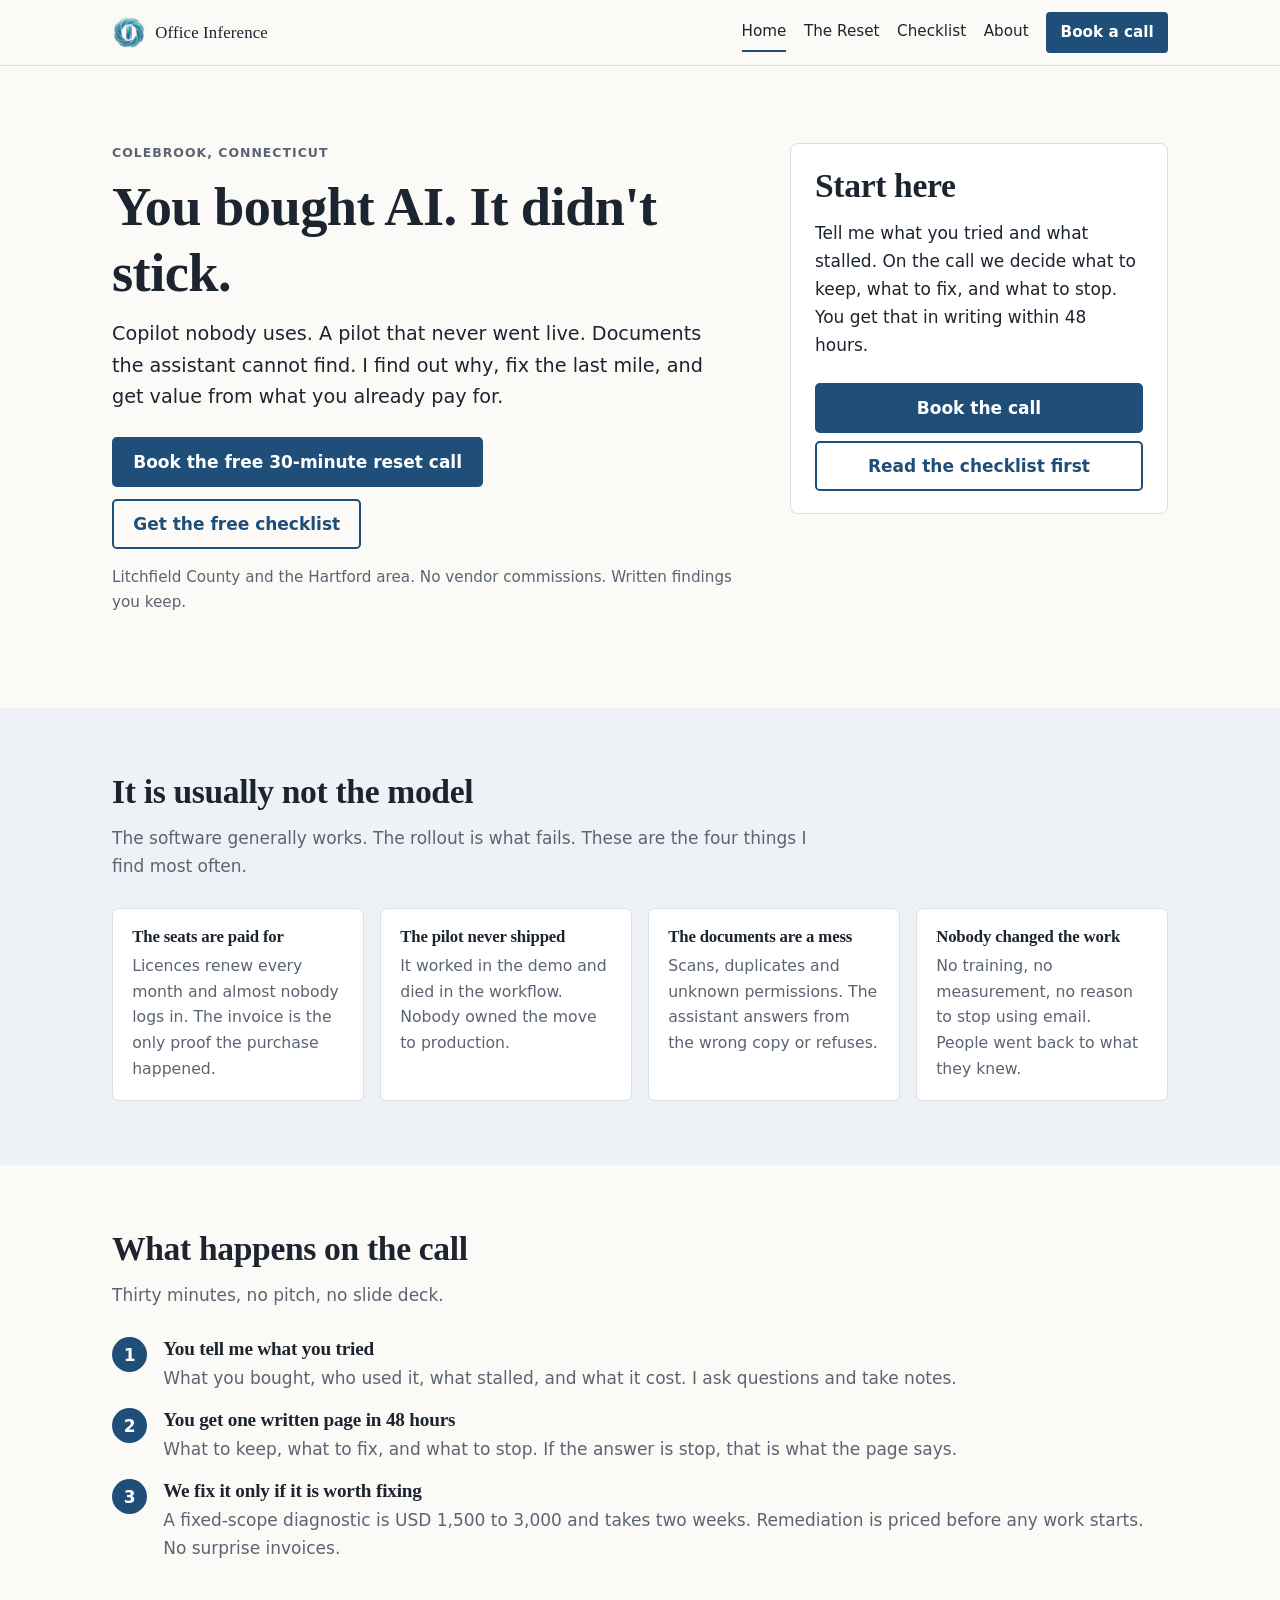
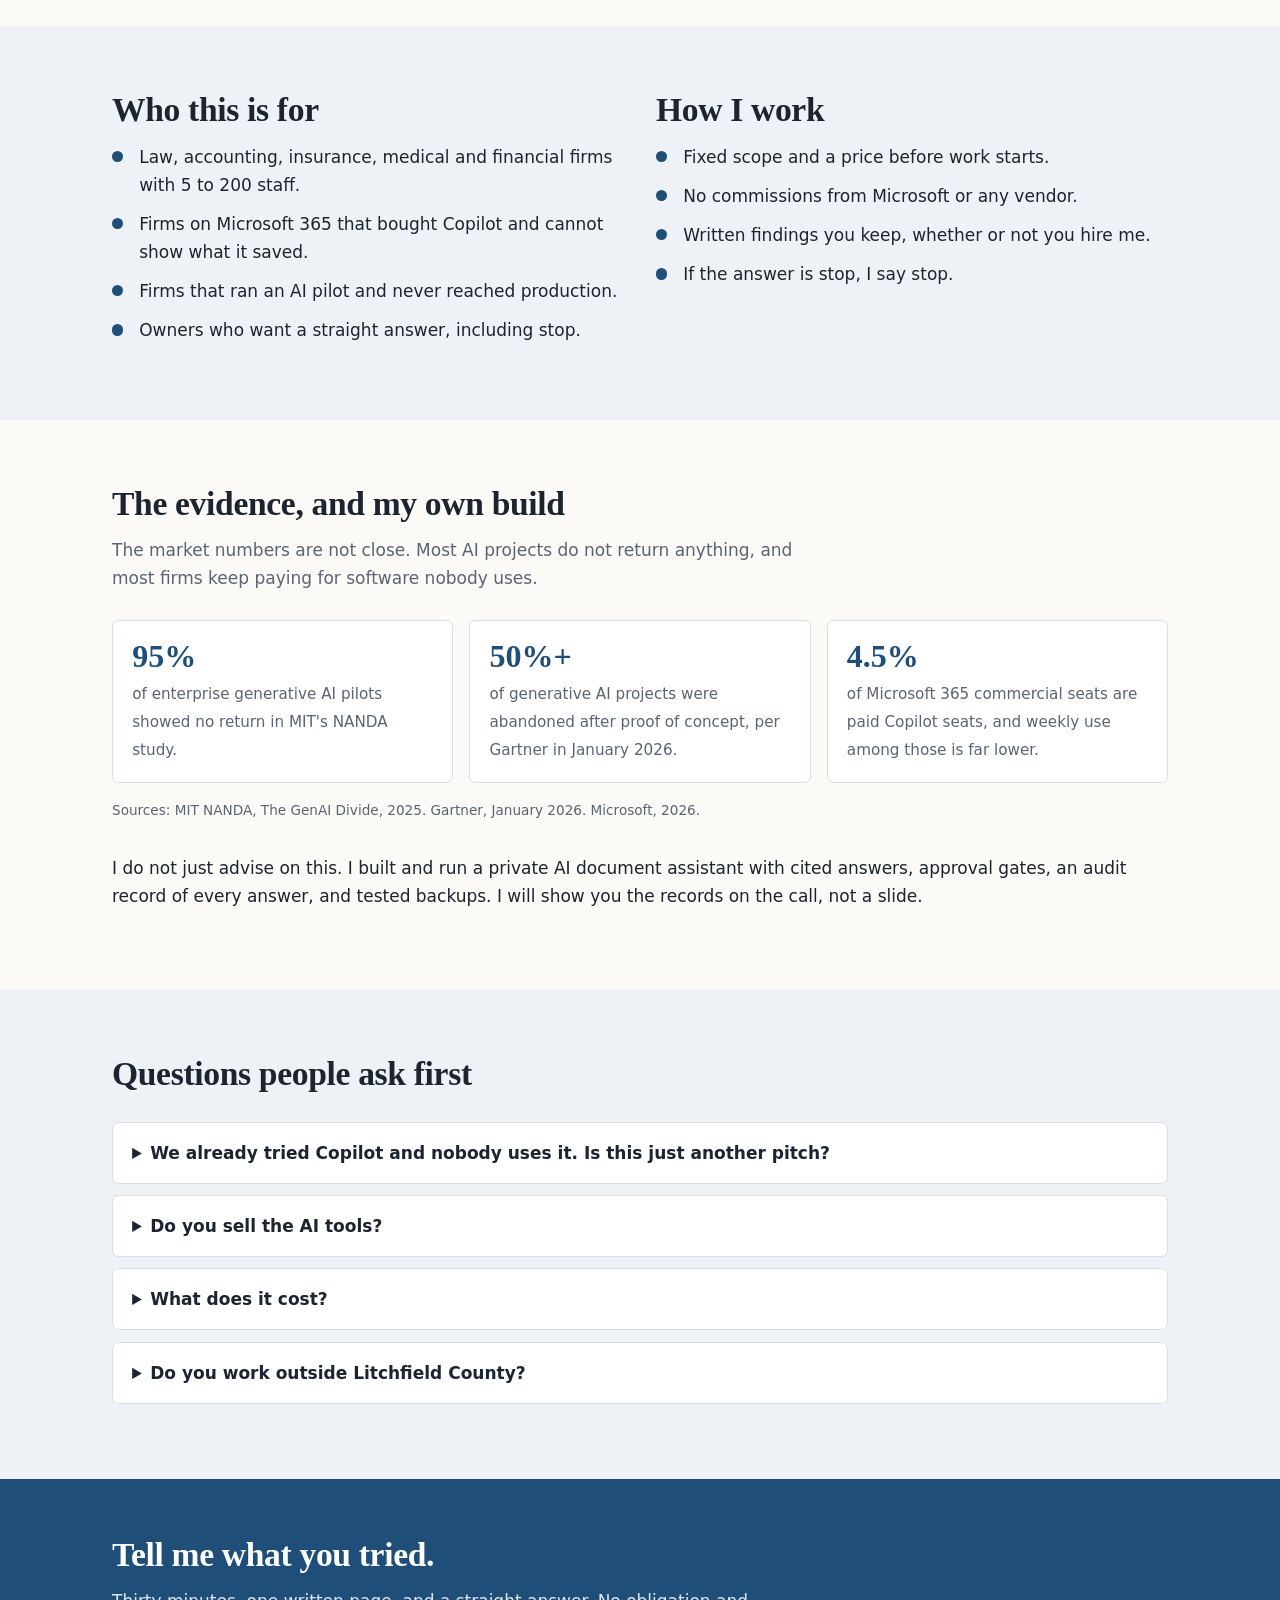
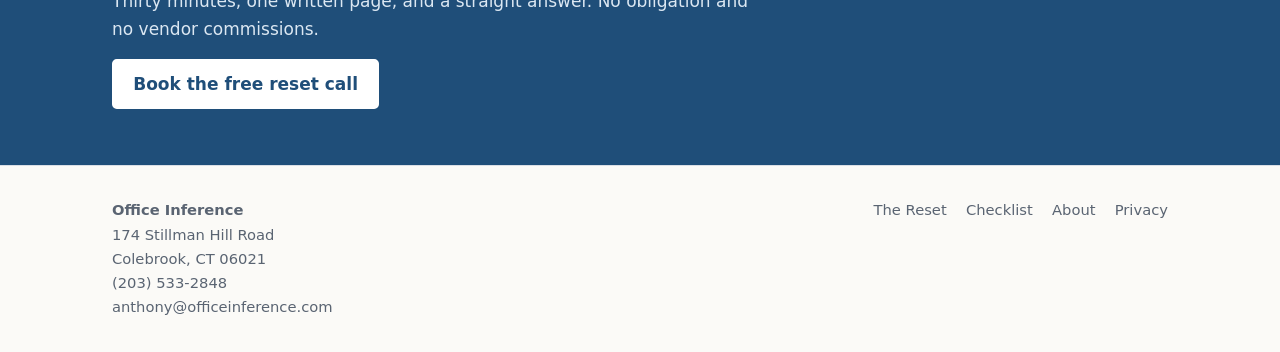
==== commit 3236a354: "Add the business address and phone to the site" ====
--- a/index.html
+++ b/index.html
@@ -8,6 +8,9 @@
 <link rel="canonical" href="https://officeinference.com/">
 <link rel="icon" href="/favicon.ico">
 <link rel="stylesheet" href="/styles.css">
+<script type="application/ld+json">
+{"@context":"https://schema.org","@type":"ProfessionalService","name":"Office Inference","url":"https://officeinference.com/","telephone":"+12035332848","email":"anthony@officeinference.com","address":{"@type":"PostalAddress","streetAddress":"174 Stillman Hill Road","addressLocality":"Colebrook","addressRegion":"CT","postalCode":"06021","addressCountry":"US"},"areaServed":["Litchfield County, CT","Hartford, CT","West Hartford, CT"],"description":"AI adoption and remediation for small firms that bought AI and it did not stick."}
+</script>
 </head>
 <body>
 <a class="skip-link" href="#main">Skip to content</a>
@@ -152,7 +155,7 @@
   <div class="wrap footer-grid">
     <div>
       <strong>Office Inference</strong><br>
-      Colebrook, Connecticut<br>
+      174 Stillman Hill Road<br>Colebrook, CT 06021<br><a href="tel:+12035332848">(203) 533-2848</a><br>
       <a href="mailto:anthony@officeinference.com">anthony@officeinference.com</a>
     </div>
     <nav class="footer-links" aria-label="Footer">
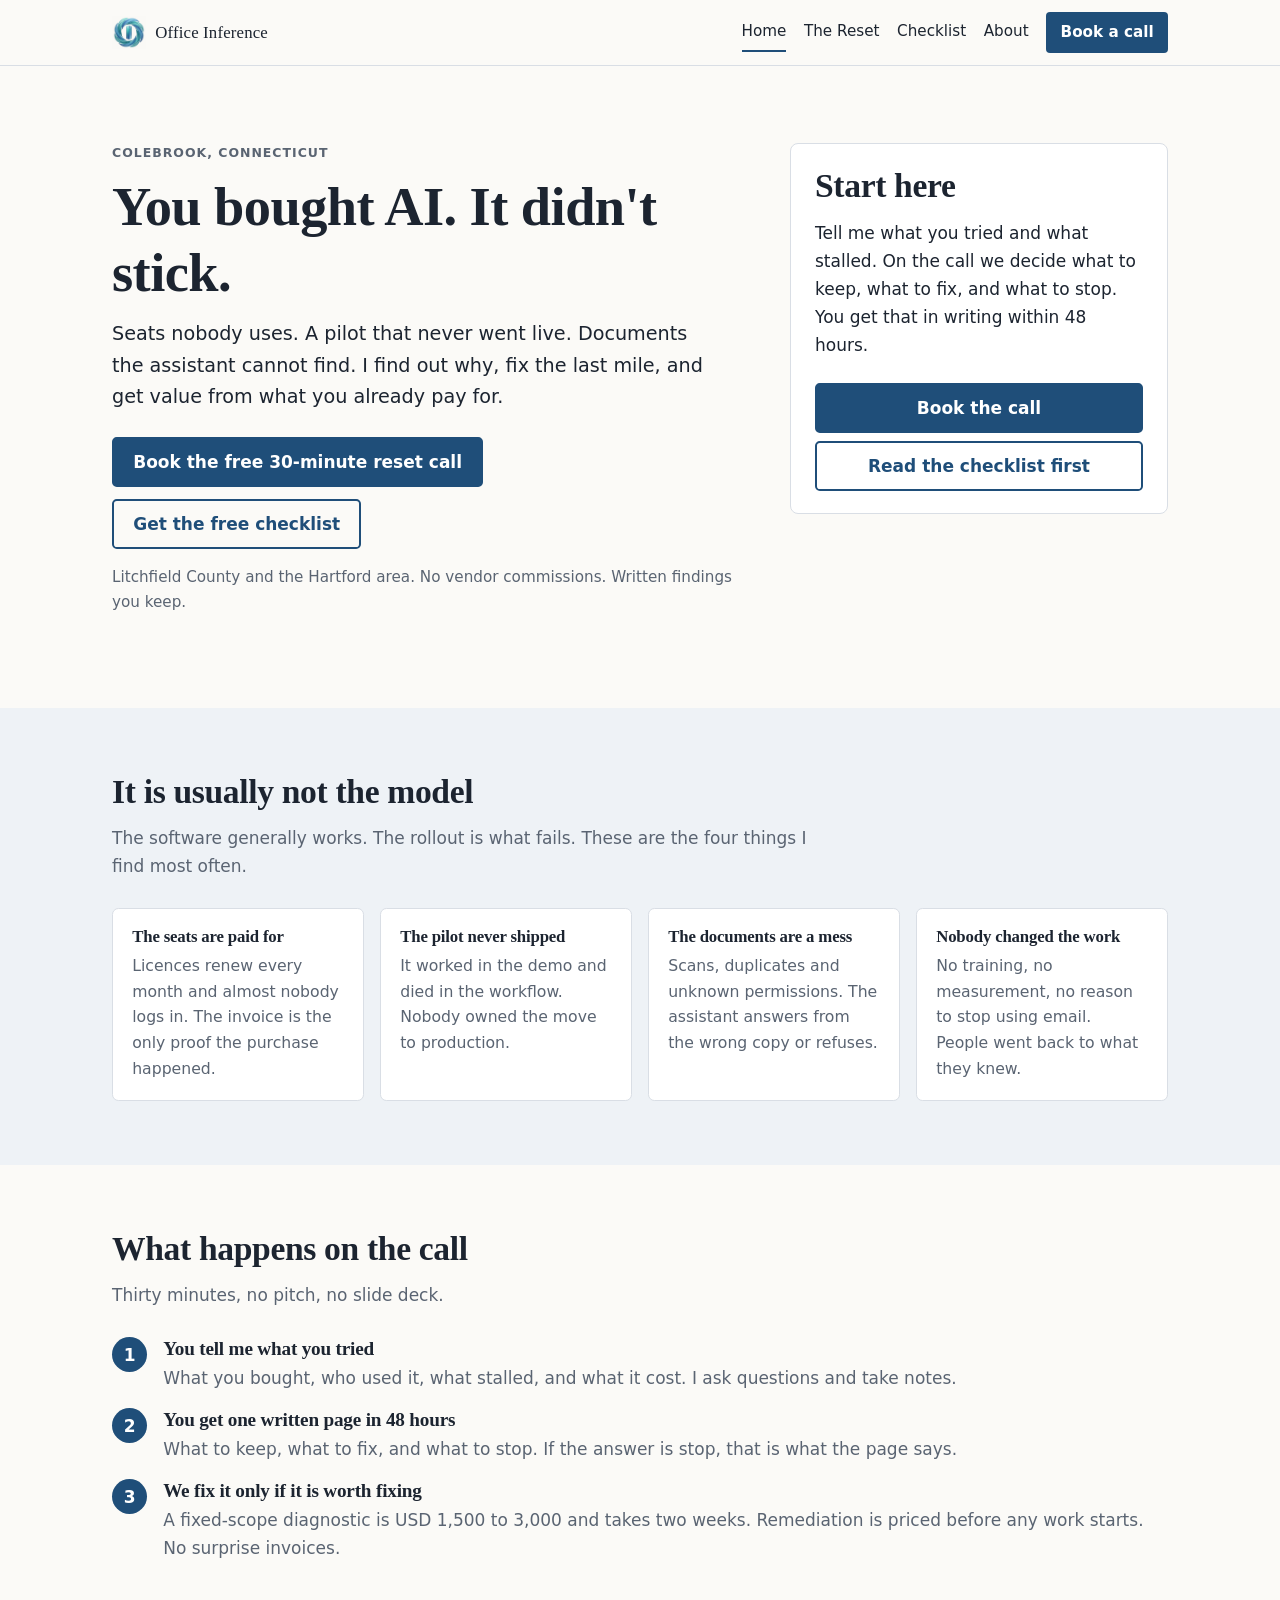
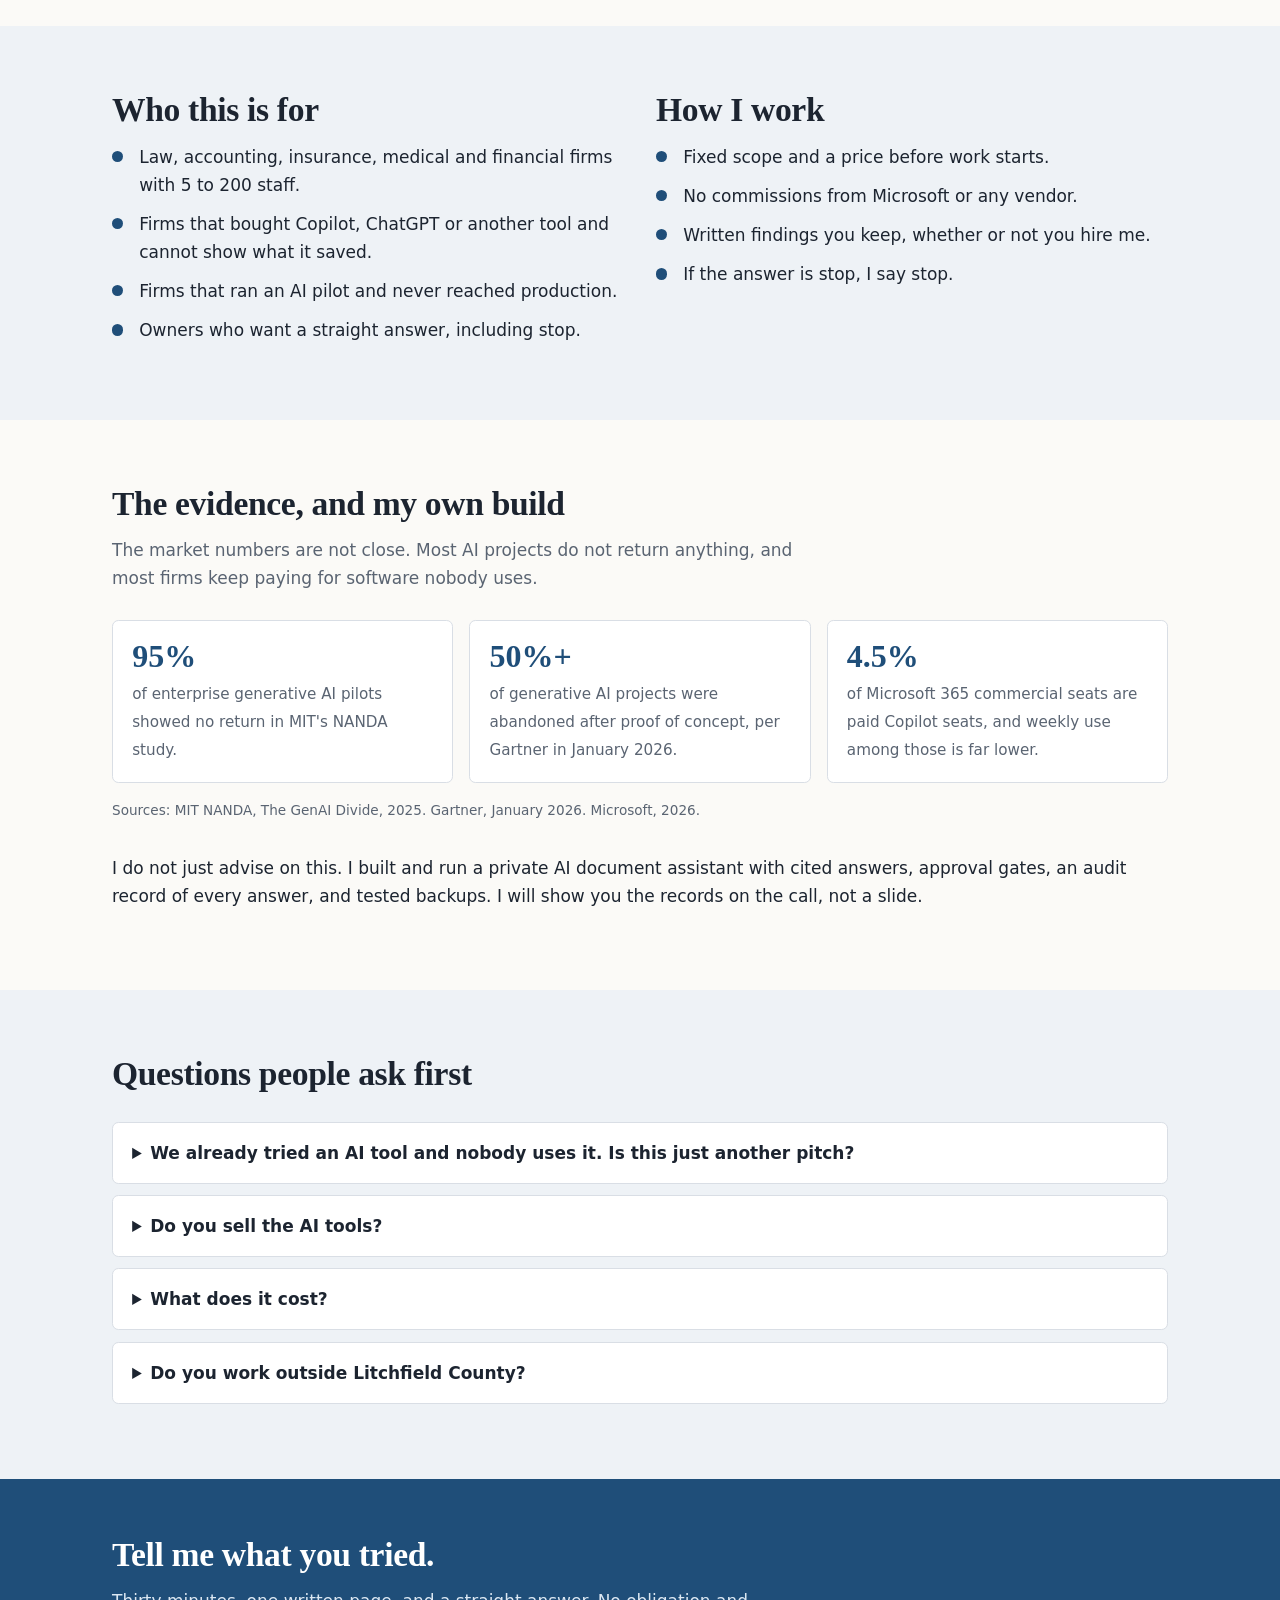
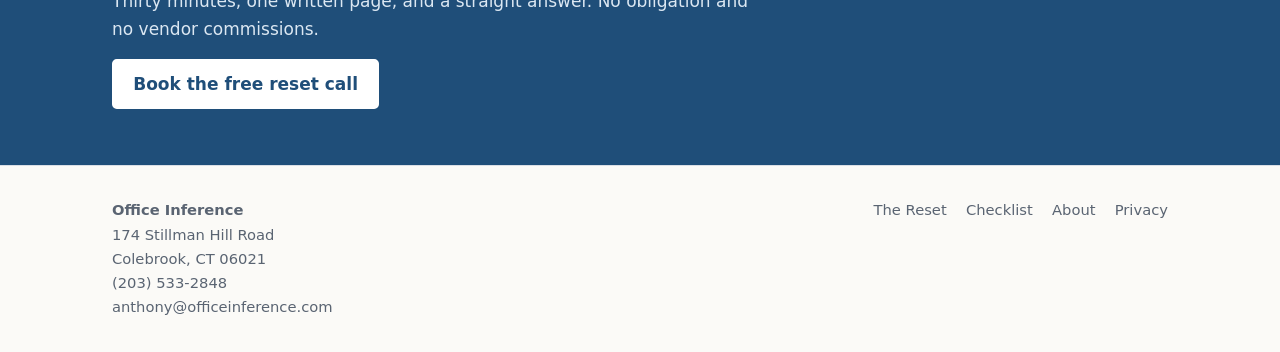
==== commit 98bcb320: "Lead with the problem instead of one vendor" ====
--- a/index.html
+++ b/index.html
@@ -36,7 +36,7 @@
       <div>
         <p class="eyebrow">Colebrook, Connecticut</p>
         <h1>You bought AI. It didn't stick.</h1>
-        <p class="lead">Copilot nobody uses. A pilot that never went live. Documents the assistant cannot find. I find out why, fix the last mile, and get value from what you already pay for.</p>
+        <p class="lead">Seats nobody uses. A pilot that never went live. Documents the assistant cannot find. I find out why, fix the last mile, and get value from what you already pay for.</p>
         <div class="actions">
           <a class="button" href="/ai-reset/">Book the free 30-minute reset call</a>
           <a class="button secondary" href="/checklist/">Get the free checklist</a>
@@ -87,7 +87,7 @@
         <h2 id="who-title">Who this is for</h2>
         <ul class="checklist">
           <li>Law, accounting, insurance, medical and financial firms with 5 to 200 staff.</li>
-          <li>Firms on Microsoft 365 that bought Copilot and cannot show what it saved.</li>
+          <li>Firms that bought Copilot, ChatGPT or another tool and cannot show what it saved.</li>
           <li>Firms that ran an AI pilot and never reached production.</li>
           <li>Owners who want a straight answer, including stop.</li>
         </ul>
@@ -124,8 +124,8 @@
     <div class="wrap">
       <div class="section-head"><h2 id="faq-title">Questions people ask first</h2></div>
       <details>
-        <summary>We already tried Copilot and nobody uses it. Is this just another pitch?</summary>
-        <p>No. The call starts with what happened, not with a product. If the honest answer is that Copilot is not worth another dollar for your firm, the written page will say so. I do not sell licences and I take no vendor money.</p>
+        <summary>We already tried an AI tool and nobody uses it. Is this just another pitch?</summary>
+        <p>No. The call starts with what happened, not with a product. If the honest answer is that the tool is not worth another dollar for your firm, the written page will say so. I do not sell licences and I take no vendor money.</p>
       </details>
       <details>
         <summary>Do you sell the AI tools?</summary>
